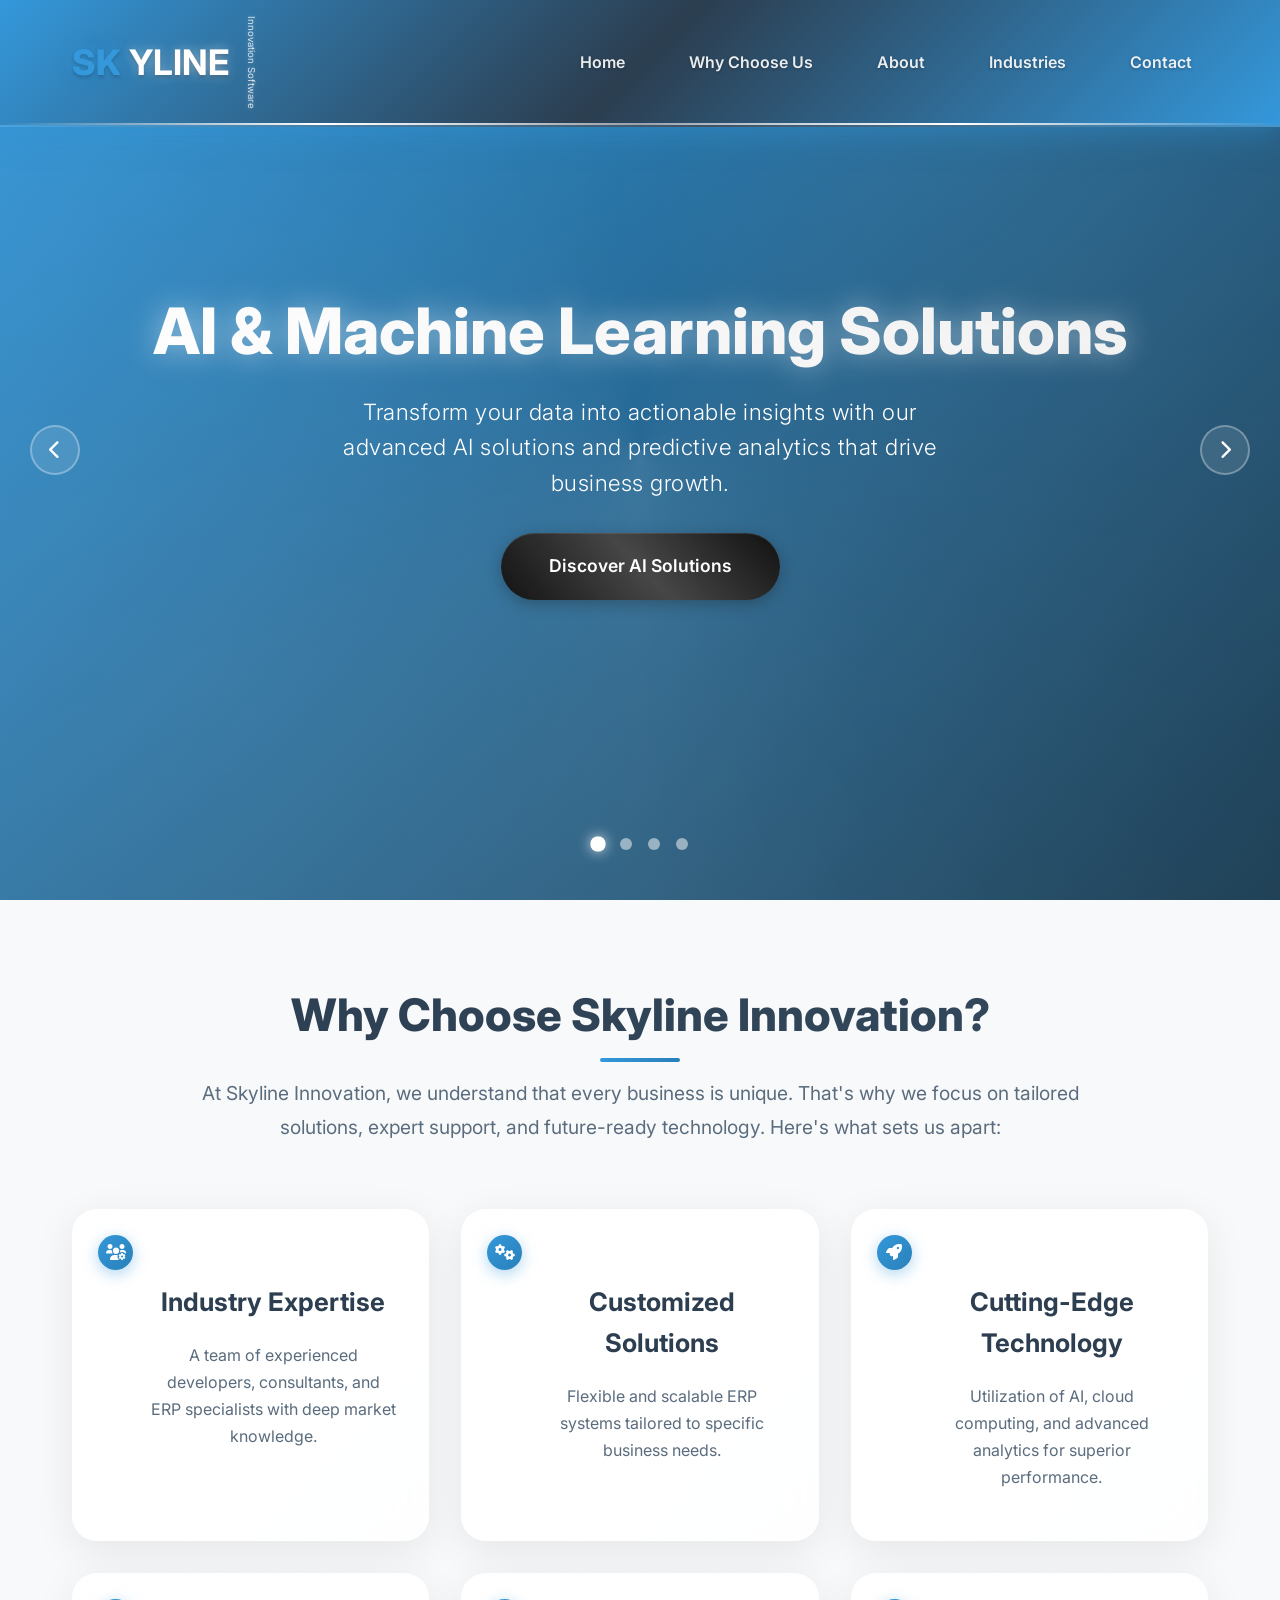
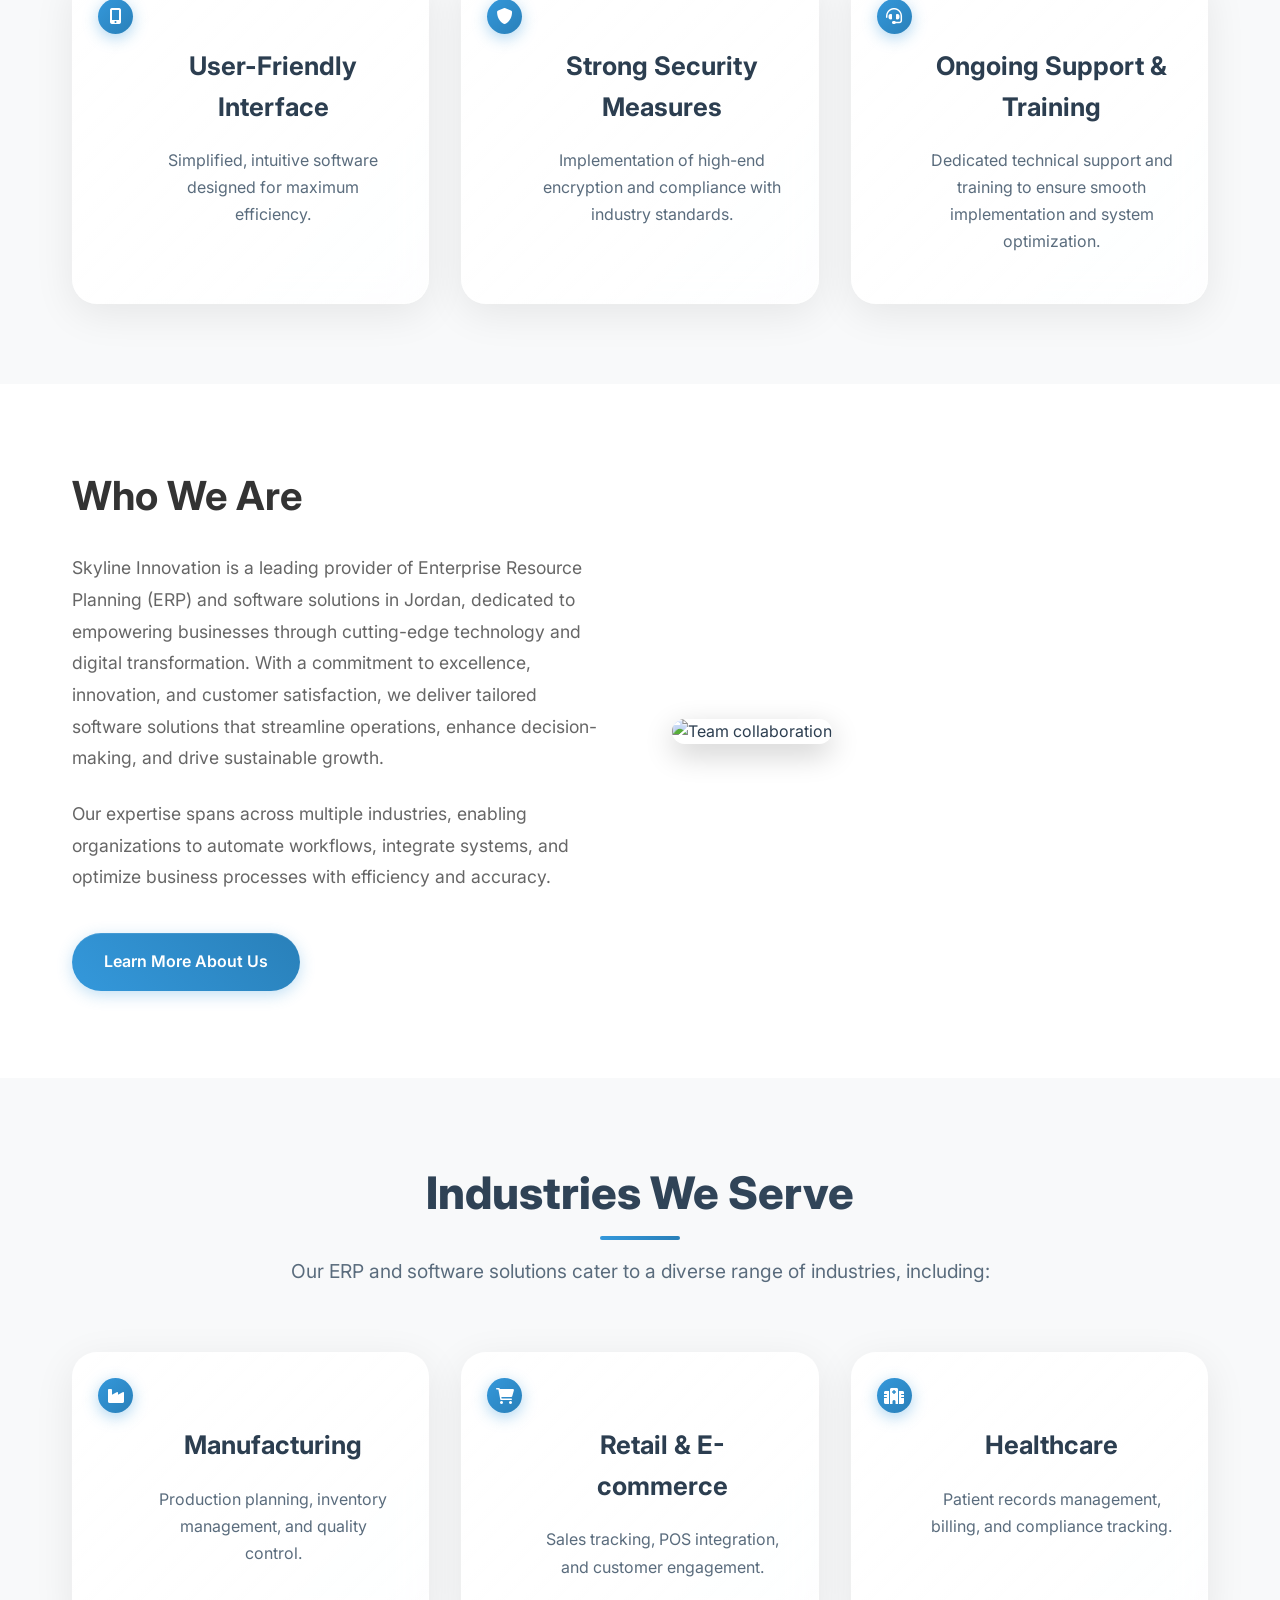
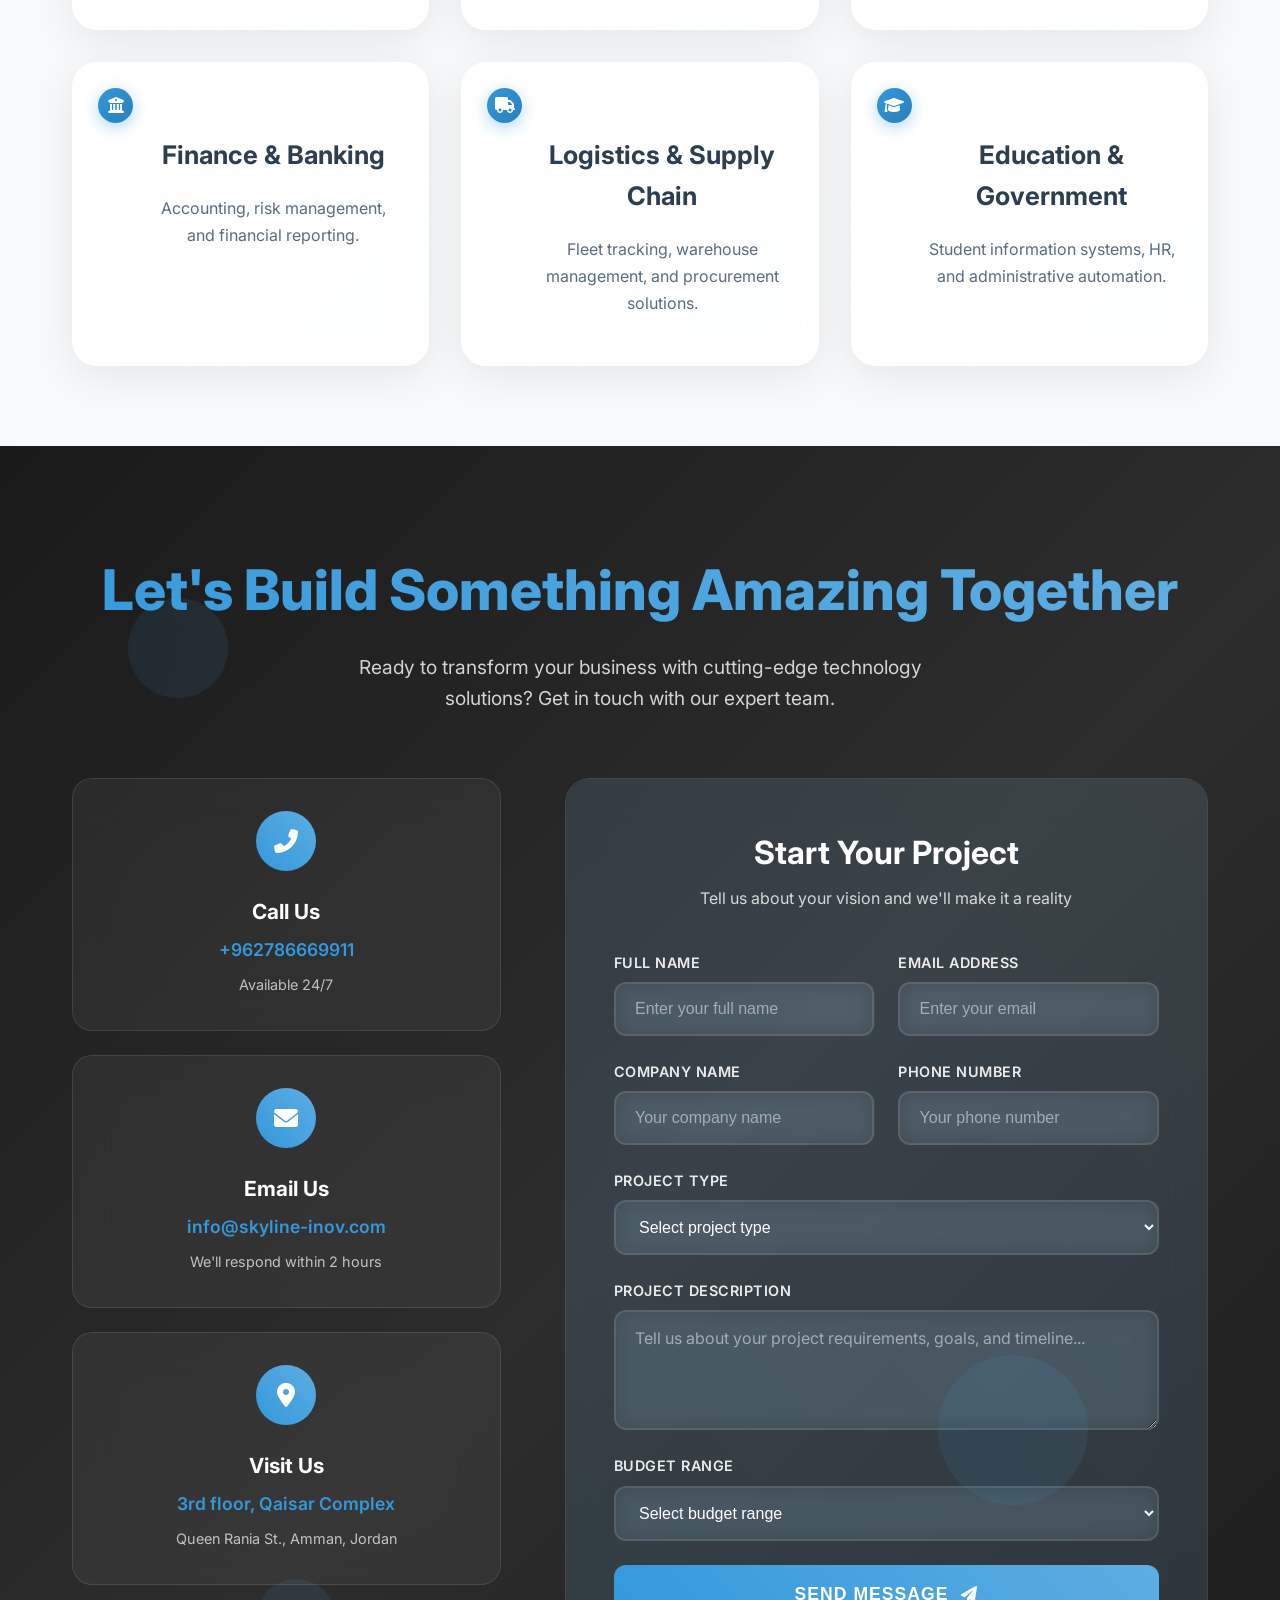
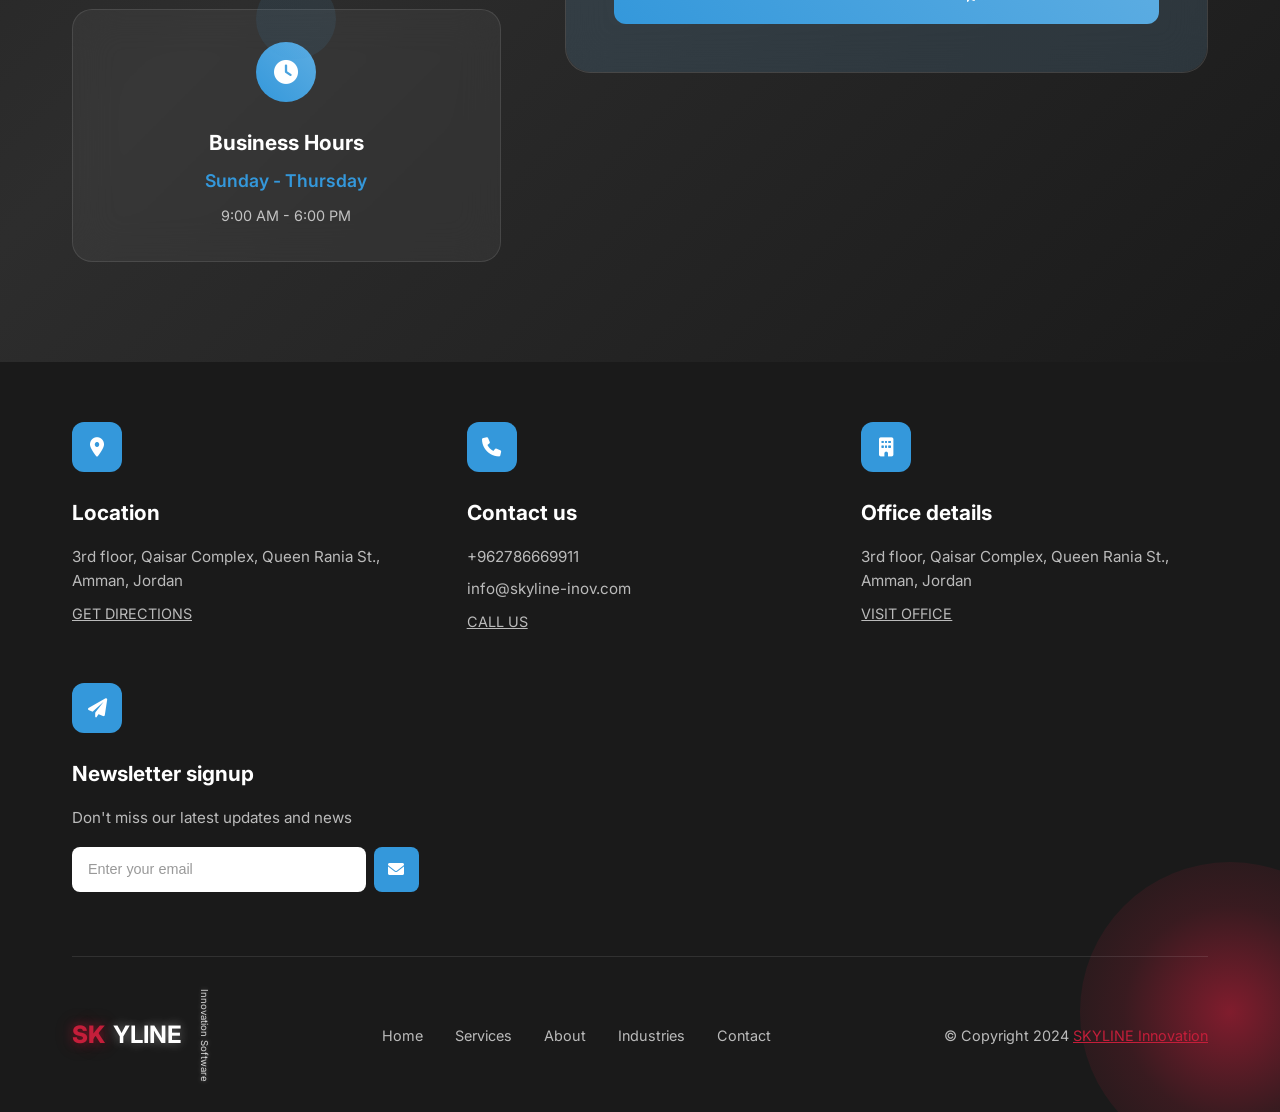
==== skyline-projects/skylinewebb/index.html @ 42f33ef8 "Complete color scheme update: about page and footer sections - Updated all remaining red-based color" ====
<!DOCTYPE html>
<html lang="en">

<head>
    <meta charset="UTF-8">
    <meta name="viewport" content="width=device-width, initial-scale=1.0">
    <title>SKYLINE Innovation Software - Building Digital Futures</title>
    <link href="https://cdnjs.cloudflare.com/ajax/libs/font-awesome/6.0.0/css/all.min.css" rel="stylesheet">
    <link href="https://fonts.googleapis.com/css2?family=Inter:wght@300;400;500;600;700&display=swap" rel="stylesheet">
    <style>
        * {
            margin: 0;
            padding: 0;
            box-sizing: border-box;
        }

        body {
            font-family: 'Inter', sans-serif;
            line-height: 1.6;
            color: #2c3e50;
            overflow-x: hidden;
            position: relative;
        }

        /* Creative Background Elements */
        .floating-shapes {
            position: fixed;
            top: 0;
            left: 0;
            width: 100%;
            height: 100%;
            pointer-events: none;
            z-index: -1;
        }

        .shape {
            position: absolute;
            opacity: 0.1;
            animation: float 20s infinite linear;
        }

        .shape:nth-child(1) {
            top: 20%;
            left: 10%;
            width: 100px;
            height: 100px;
            background: linear-gradient(45deg, #3498db, #2980b9);
            border-radius: 50%;
            animation-duration: 25s;
            animation-delay: 0s;
        }

        .shape:nth-child(2) {
            top: 60%;
            right: 15%;
            width: 80px;
            height: 80px;
            background: linear-gradient(45deg, #2c3e50, #34495e);
            transform: rotate(45deg);
            animation-duration: 30s;
            animation-delay: 5s;
        }

        .shape:nth-child(3) {
            top: 40%;
            left: 80%;
            width: 60px;
            height: 60px;
            background: linear-gradient(45deg, #3498db, #2c3e50);
            border-radius: 30%;
            animation-duration: 35s;
            animation-delay: 10s;
        }

        .shape:nth-child(4) {
            top: 80%;
            left: 20%;
            width: 120px;
            height: 120px;
            background: linear-gradient(45deg, #2980b9, #3498db);
            border-radius: 50%;
            animation-duration: 40s;
            animation-delay: 15s;
        }

        @keyframes float {
            0% {
                transform: translateY(0px) rotate(0deg);
            }

            33% {
                transform: translateY(-30px) rotate(120deg);
            }

            66% {
                transform: translateY(30px) rotate(240deg);
            }

            100% {
                transform: translateY(0px) rotate(360deg);
            }
        }

        /* Header */
        .header {
            background: linear-gradient(135deg, #3498db 0%, #2c3e50 50%, #3498db 100%);
            backdrop-filter: blur(20px);
            border-bottom: 2px solid rgba(255, 255, 255, 0.1);
            color: white;
            padding: 1rem 0;
            position: fixed;
            width: 100%;
            top: 0;
            left: 0;
            z-index: 1000;
            box-shadow:
                0 8px 32px rgba(52, 152, 219, 0.3),
                0 0 20px rgba(52, 152, 219, 0.2);
            transition: all 0.4s ease;
            overflow: hidden;
        }

        .header::before {
            content: '';
            position: absolute;
            top: 0;
            left: -100%;
            width: 100%;
            height: 100%;
            background: linear-gradient(90deg,
                    transparent,
                    rgba(255, 255, 255, 0.1),
                    transparent);
            animation: navbarShimmer 4s ease-in-out infinite;
        }

        .header::after {
            content: '';
            position: absolute;
            bottom: 0;
            left: 0;
            right: 0;
            height: 2px;
            background: linear-gradient(90deg,
                    transparent,
                    #fff,
                    rgba(255, 255, 255, 0.5),
                    #fff,
                    transparent);
            animation: borderGlow 3s ease-in-out infinite;
        }

        @keyframes navbarShimmer {
            0% {
                left: -100%;
            }

            50% {
                left: 100%;
            }

            100% {
                left: -100%;
            }
        }

        @keyframes borderGlow {

            0%,
            100% {
                opacity: 0.3;
                transform: scaleX(0.8);
            }

            50% {
                opacity: 1;
                transform: scaleX(1);
            }
        }

        .nav-container {
            max-width: 1200px;
            margin: 0 auto;
            display: flex;
            justify-content: space-between;
            align-items: center;
            padding: 0 2rem;
            position: relative;
            z-index: 2;
        }

        .logo {
            font-size: 2rem;
            font-weight: 700;
            text-decoration: none;
            display: flex;
            align-items: center;
            gap: 0.5rem;
            position: relative;
            z-index: 3;
        }

        .logo-sky {
            color: #3498db;
            font-weight: 800;
            font-size: 2.2rem;
            text-shadow:
                0 0 10px rgba(52, 152, 219, 0.5),
                0 0 20px rgba(52, 152, 219, 0.3),
                0 2px 4px rgba(0, 0, 0, 0.3);
            animation: logoGlow 2s ease-in-out infinite alternate;
        }

        .logo-yline {
            color: #fff;
            font-weight: 700;
            font-size: 2.2rem;
            text-shadow:
                0 0 10px rgba(255, 255, 255, 0.3),
                0 0 15px rgba(255, 255, 255, 0.2),
                0 2px 4px rgba(0, 0, 0, 0.3);
            transition: all 0.4s ease;
        }

        /* Logo state when scrolled */
        .header.scrolled .logo-yline {
            color: #000;
            text-shadow:
                0 0 10px rgba(0, 0, 0, 0.3),
                0 0 15px rgba(0, 0, 0, 0.2),
                0 2px 4px rgba(0, 0, 0, 0.5);
        }

        .logo-tagline {
            font-size: 0.6rem;
            color: rgba(255, 255, 255, 0.8);
            font-weight: 400;
            margin-left: 0.5rem;
            writing-mode: vertical-rl;
            text-orientation: mixed;
            line-height: 1.2;
            text-shadow: 0 0 5px rgba(255, 255, 255, 0.3);
        }

        @keyframes logoGlow {
            0% {
                text-shadow:
                    0 0 10px rgba(52, 152, 219, 0.5),
                    0 0 20px rgba(52, 152, 219, 0.3),
                    0 2px 4px rgba(0, 0, 0, 0.3);
            }

            100% {
                text-shadow:
                    0 0 15px rgba(52, 152, 219, 0.8),
                    0 0 25px rgba(52, 152, 219, 0.5),
                    0 0 35px rgba(52, 152, 219, 0.3),
                    0 2px 6px rgba(0, 0, 0, 0.4);
            }
        }

        .nav-menu {
            display: flex;
            list-style: none;
            gap: 2rem;
            position: relative;
            z-index: 3;
        }

        .nav-menu li {
            position: relative;
        }

        .nav-menu a {
            color: rgba(255, 255, 255, 0.9);
            text-decoration: none;
            font-weight: 600;
            font-size: 1rem;
            padding: 0.5rem 1rem;
            border-radius: 25px;
            transition: all 0.4s cubic-bezier(0.175, 0.885, 0.32, 1.275);
            position: relative;
            overflow: hidden;
            text-shadow: 0 1px 3px rgba(0, 0, 0, 0.3);
        }

        .nav-menu a::before {
            content: '';
            position: absolute;
            top: 0;
            left: 0;
            right: 0;
            bottom: 0;
            background: linear-gradient(45deg, rgba(255, 255, 255, 0.1), rgba(255, 255, 255, 0.2));
            border-radius: 25px;
            opacity: 0;
            transform: scale(0.8);
            transition: all 0.3s ease;
        }

        .nav-menu a:hover {
            color: #fff;
            transform: translateY(-2px);
            text-shadow:
                0 0 10px rgba(255, 255, 255, 0.8),
                0 2px 5px rgba(0, 0, 0, 0.5);
            box-shadow:
                0 5px 15px rgba(255, 255, 255, 0.2),
                inset 0 1px 0 rgba(255, 255, 255, 0.3);
        }

        .nav-menu a:hover::before {
            opacity: 1;
            transform: scale(1);
        }

        .nav-menu a:active {
            transform: translateY(0);
        }

        /* Hero Section with Slider */
        .hero {
            background: linear-gradient(135deg, #3498db 0%, #2980b9 100%);
            color: white;
            padding: 0;
            text-align: center;
            position: relative;
            overflow: hidden;
            min-height: 100vh;
            display: flex;
            align-items: center;
        }

        /* Slider Container */
        .slider-container {
            position: relative;
            width: 100%;
            height: 100vh;
            overflow: hidden;
        }

        .slider {
            position: relative;
            width: 100%;
            height: 100%;
            display: flex;
            transition: transform 0.8s cubic-bezier(0.25, 0.46, 0.45, 0.94);
        }

        .slide {
            min-width: 100%;
            height: 100vh;
            position: relative;
            display: flex;
            align-items: center;
            justify-content: center;
            background-size: cover;
            background-position: center;
            background-repeat: no-repeat;
        }

        .slide::before {
            content: '';
            position: absolute;
            top: 0;
            left: 0;
            right: 0;
            bottom: 0;
            background: linear-gradient(135deg, rgba(52, 152, 219, 0.7) 0%, rgba(0, 0, 0, 0.6) 100%);
            z-index: 1;
        }

        .slide-content {
            position: relative;
            z-index: 2;
            max-width: 1200px;
            margin: 0 auto;
            padding: 0 2rem;
            text-align: center;
        }

        .slide h1 {
            font-size: 4rem;
            font-weight: 800;
            margin-bottom: 1.5rem;
            line-height: 1.2;
            background: linear-gradient(45deg, #fff, #f0f0f0, #fff);
            background-size: 200% 200%;
            -webkit-background-clip: text;
            -webkit-text-fill-color: transparent;
            background-clip: text;
            animation: textShine 3s ease-in-out infinite;
            text-shadow: 0 0 30px rgba(255, 255, 255, 0.5);
            opacity: 0;
            transform: translateY(30px);
            animation: slideInUp 1s ease-out 0.5s forwards;
        }

        .slide p {
            font-size: 1.4rem;
            margin-bottom: 2rem;
            opacity: 0.95;
            max-width: 650px;
            margin-left: auto;
            margin-right: auto;
            font-weight: 300;
            letter-spacing: 0.5px;
            opacity: 0;
            transform: translateY(30px);
            animation: slideInUp 1s ease-out 0.8s forwards;
        }

        @keyframes slideInUp {
            to {
                opacity: 1;
                transform: translateY(0);
            }
        }

        /* Slide 1 - AI & Machine Learning */
        .slide-1 {
            background-image: url('https://images.unsplash.com/photo-1677442136019-21780ecad995?ixlib=rb-4.0.3&ixid=M3wxMjA3fDB8MHxwaG90by1wYWdlfHx8fGVufDB8fHx8fA%3D%3D&auto=format&fit=crop&w=2070&q=80');
        }

        /* Slide 2 - Coding & Development */
        .slide-2 {
            background-image: url('https://images.unsplash.com/photo-1555066931-4365d14bab8c?ixlib=rb-4.0.3&ixid=M3wxMjA3fDB8MHxwaG90by1wYWdlfHx8fGVufDB8fHx8fA%3D%3D&auto=format&fit=crop&w=2070&q=80');
        }

        /* Slide 3 - Cybersecurity */
        .slide-3 {
            background-image: url('https://images.unsplash.com/photo-1563986768609-322da13575f3?ixlib=rb-4.0.3&ixid=M3wxMjA3fDB8MHxwaG90by1wYWdlfHx8fGVufDB8fHx8fA%3D%3D&auto=format&fit=crop&w=2070&q=80');
        }

        /* Slide 4 - Cloud Computing */
        .slide-4 {
            background-image: url('https://images.unsplash.com/photo-1451187580459-43490279c0fa?ixlib=rb-4.0.3&ixid=M3wxMjA3fDB8MHxwaG90by1wYWdlfHx8fGVufDB8fHx8fA%3D%3D&auto=format&fit=crop&w=2072&q=80');
        }

        /* Slider Navigation */
        .slider-nav {
            position: absolute;
            bottom: 50px;
            left: 50%;
            transform: translateX(-50%);
            display: flex;
            gap: 1rem;
            z-index: 10;
        }

        .slider-dot {
            width: 12px;
            height: 12px;
            border-radius: 50%;
            background: rgba(255, 255, 255, 0.5);
            cursor: pointer;
            transition: all 0.3s ease;
            border: 2px solid transparent;
        }

        .slider-dot.active {
            background: #fff;
            transform: scale(1.3);
            box-shadow: 0 0 10px rgba(255, 255, 255, 0.8);
        }

        .slider-dot:hover {
            background: rgba(255, 255, 255, 0.8);
            transform: scale(1.2);
        }

        /* Slider Arrows */
        .slider-arrow {
            position: absolute;
            top: 50%;
            transform: translateY(-50%);
            background: rgba(255, 255, 255, 0.1);
            border: 2px solid rgba(255, 255, 255, 0.3);
            color: white;
            width: 50px;
            height: 50px;
            border-radius: 50%;
            display: flex;
            align-items: center;
            justify-content: center;
            cursor: pointer;
            transition: all 0.3s ease;
            z-index: 10;
            backdrop-filter: blur(10px);
        }

        .slider-arrow:hover {
            background: rgba(255, 255, 255, 0.2);
            border-color: rgba(255, 255, 255, 0.5);
            transform: translateY(-50%) scale(1.1);
        }

        .slider-arrow.prev {
            left: 30px;
        }

        .slider-arrow.next {
            right: 30px;
        }

        .slider-arrow i {
            font-size: 1.2rem;
        }



        .hero::before {
            content: '';
            position: absolute;
            top: 0;
            left: 0;
            right: 0;
            bottom: 0;
            background:
                radial-gradient(circle at 20% 80%, rgba(255, 255, 255, 0.1) 0%, transparent 50%),
                radial-gradient(circle at 80% 20%, rgba(255, 255, 255, 0.1) 0%, transparent 50%);
            animation: pulse 4s ease-in-out infinite;
        }

        .hero::after {
            content: '';
            position: absolute;
            top: -50%;
            left: -50%;
            width: 200%;
            height: 200%;
            background: conic-gradient(from 0deg, transparent, rgba(255, 255, 255, 0.1), transparent);
            animation: rotate 20s linear infinite;
        }

        @keyframes pulse {

            0%,
            100% {
                opacity: 0.5;
            }

            50% {
                opacity: 1;
            }
        }

        @keyframes rotate {
            from {
                transform: rotate(0deg);
            }

            to {
                transform: rotate(360deg);
            }
        }

        .hero-content {
            max-width: 1200px;
            margin: 0 auto;
            padding: 0 2rem;
            position: relative;
            z-index: 2;
        }

        .hero h1 {
            font-size: 4rem;
            font-weight: 800;
            margin-bottom: 1.5rem;
            line-height: 1.2;
            background: linear-gradient(45deg, #fff, #f0f0f0, #fff);
            background-size: 200% 200%;
            -webkit-background-clip: text;
            -webkit-text-fill-color: transparent;
            background-clip: text;
            animation: textShine 3s ease-in-out infinite;
            text-shadow: 0 0 30px rgba(255, 255, 255, 0.5);
        }

        @keyframes textShine {

            0%,
            100% {
                background-position: 0% 50%;
            }

            50% {
                background-position: 100% 50%;
            }
        }

        .hero p {
            font-size: 1.4rem;
            margin-bottom: 2rem;
            opacity: 0.95;
            max-width: 650px;
            margin-left: auto;
            margin-right: auto;
            font-weight: 300;
            letter-spacing: 0.5px;
            animation: fadeInUp 1s ease-out 0.5s both;
        }

        @keyframes fadeInUp {
            from {
                opacity: 0;
                transform: translateY(30px);
            }

            to {
                opacity: 0.95;
                transform: translateY(0);
            }
        }

        .cta-button {
            display: inline-block;
            background: linear-gradient(45deg, #000, #333, #000);
            color: white;
            padding: 1.2rem 3rem;
            text-decoration: none;
            border-radius: 50px;
            font-weight: 600;
            font-size: 1.1rem;
            transition: all 0.4s ease;
            box-shadow:
                0 4px 15px rgba(0, 0, 0, 0.3),
                inset 0 1px 0 rgba(255, 255, 255, 0.1);
            position: relative;
            overflow: hidden;
            animation: fadeInUp 1s ease-out 1s both;
        }

        .cta-button::before {
            content: '';
            position: absolute;
            top: 0;
            left: -100%;
            width: 100%;
            height: 100%;
            background: linear-gradient(90deg, transparent, rgba(255, 255, 255, 0.2), transparent);
            transition: left 0.5s ease;
        }

        .cta-button:hover {
            transform: translateY(-3px) scale(1.05);
            box-shadow:
                0 10px 30px rgba(0, 0, 0, 0.4),
                0 0 20px rgba(255, 255, 255, 0.1);
            background: linear-gradient(45deg, #333, #555, #333);
        }

        .cta-button:hover::before {
            left: 100%;
        }

        /* Services Section */
        .services {
            padding: 80px 0;
            background: #f8f9fa;
        }

        .container {
            max-width: 1200px;
            margin: 0 auto;
            padding: 0 2rem;
        }

        .section-title {
            text-align: center;
            font-size: 2.8rem;
            font-weight: 800;
            margin-bottom: 1.5rem;
            color: #2c3e50;
            background: linear-gradient(135deg, #2c3e50, #34495e);
            -webkit-background-clip: text;
            -webkit-text-fill-color: transparent;
            background-clip: text;
            position: relative;
        }

        .section-title::after {
            content: '';
            position: absolute;
            bottom: -10px;
            left: 50%;
            transform: translateX(-50%);
            width: 80px;
            height: 4px;
            background: linear-gradient(90deg, #3498db, #2980b9);
            border-radius: 2px;
        }

        .section-description {
            text-align: center;
            font-size: 1.2rem;
            color: #5a6c7d;
            margin-bottom: 4rem;
            max-width: 900px;
            margin-left: auto;
            margin-right: auto;
            line-height: 1.8;
            font-weight: 400;
        }

        .services-grid {
            display: grid;
            grid-template-columns: repeat(auto-fit, minmax(300px, 1fr));
            gap: 2rem;
            margin-top: 3rem;
        }

        .service-card {
            background: linear-gradient(135deg, rgba(255, 255, 255, 0.95) 0%, rgba(255, 255, 255, 0.85) 100%);
            backdrop-filter: blur(20px);
            border: 1px solid rgba(255, 255, 255, 0.3);
            padding: 3rem 2rem;
            border-radius: 25px;
            box-shadow:
                0 10px 40px rgba(0, 0, 0, 0.08),
                0 0 0 1px rgba(255, 255, 255, 0.1),
                inset 0 1px 0 rgba(255, 255, 255, 0.6);
            transition: all 0.5s cubic-bezier(0.25, 0.46, 0.45, 0.94);
            text-align: center;
            position: relative;
            overflow: hidden;
            cursor: pointer;
        }

        .service-card::before {
            content: '';
            position: absolute;
            top: 0;
            left: -100%;
            width: 100%;
            height: 100%;
            background: linear-gradient(90deg,
                    transparent,
                    rgba(196, 30, 58, 0.1),
                    transparent);
            transition: left 0.6s ease;
            z-index: 1;
        }

        .service-card::after {
            content: '';
            position: absolute;
            top: 0;
            left: 0;
            right: 0;
            bottom: 0;
            background: linear-gradient(135deg,
                    rgba(196, 30, 58, 0.05) 0%,
                    transparent 50%,
                    rgba(196, 30, 58, 0.05) 100%);
            opacity: 0;
            transition: opacity 0.4s ease;
            border-radius: 25px;
        }

        .service-card::before {
            content: '';
            position: absolute;
            top: 0;
            left: 0;
            right: 0;
            bottom: 0;
            background: linear-gradient(135deg, rgba(196, 30, 58, 0.05), transparent);
            opacity: 0;
            transition: opacity 0.3s ease;
        }

        .service-card:hover {
            transform: translateY(-15px) scale(1.02);
            box-shadow:
                0 25px 60px rgba(0, 0, 0, 0.15),
                0 0 30px rgba(196, 30, 58, 0.2),
                0 0 0 1px rgba(196, 30, 58, 0.1);
            border-color: rgba(196, 30, 58, 0.2);
            background: linear-gradient(135deg, rgba(255, 255, 255, 1) 0%, rgba(255, 255, 255, 0.95) 100%);
        }

        .service-card:hover::before {
            left: 100%;
        }

        .service-card:hover::after {
            opacity: 1;
        }

        .service-card:hover .service-icon {
            transform: scale(1.2) rotateY(360deg);
            color: #2980b9;
        }

        .service-icon {
            font-size: 3.5rem;
            color: #3498db;
            margin-bottom: 1.5rem;
            transition: all 0.4s cubic-bezier(0.175, 0.885, 0.32, 1.275);
            display: inline-block;
            position: relative;
        }

        .feature-icon {
            position: absolute;
            top: 25px;
            left: 25px;
            width: 35px;
            height: 35px;
            background: linear-gradient(135deg, #3498db, #2980b9);
            border-radius: 50%;
            display: flex;
            align-items: center;
            justify-content: center;
            color: white;
            font-size: 1rem;
            font-weight: bold;
            box-shadow:
                0 4px 15px rgba(52, 152, 219, 0.4),
                0 0 0 1px rgba(255, 255, 255, 0.2);
            transition: all 0.4s cubic-bezier(0.25, 0.46, 0.45, 0.94);
            z-index: 2;
        }

        .feature-icon::before {
            content: '';
            position: absolute;
            top: -2px;
            left: -2px;
            right: -2px;
            bottom: -2px;
            background: linear-gradient(135deg, #3498db, #2980b9, #3498db);
            border-radius: 50%;
            z-index: -1;
            opacity: 0;
            transition: opacity 0.4s ease;
        }

        .service-card:hover .feature-icon {
            transform: scale(1.15) rotate(5deg);
            box-shadow:
                0 8px 25px rgba(52, 152, 219, 0.5),
                0 0 0 1px rgba(255, 255, 255, 0.3);
        }

        .service-card:hover .feature-icon::before {
            opacity: 1;
            animation: pulse 2s ease-in-out infinite;
        }

        .service-card:hover h3 {
            color: #1a252f;
            transform: translateX(5px);
        }

        .service-card:hover h3::after {
            width: 60px;
        }

        .service-card:hover p {
            color: #34495e;
            transform: translateX(3px);
        }

        .service-icon::before {
            content: '';
            position: absolute;
            top: 50%;
            left: 50%;
            width: 80px;
            height: 80px;
            background: radial-gradient(circle, rgba(52, 152, 219, 0.1), transparent);
            border-radius: 50%;
            transform: translate(-50%, -50%) scale(0);
            transition: transform 0.3s ease;
            z-index: -1;
        }

        .service-card:hover .service-icon::before {
            transform: translate(-50%, -50%) scale(1);
        }

        .service-card h3 {
            font-size: 1.6rem;
            font-weight: 700;
            margin-bottom: 1.2rem;
            color: #2c3e50;
            margin-top: 1.5rem;
            padding-left: 45px;
            position: relative;
            z-index: 2;
            transition: all 0.4s ease;
        }

        .service-card h3::after {
            content: '';
            position: absolute;
            bottom: -5px;
            left: 45px;
            width: 0;
            height: 3px;
            background: linear-gradient(90deg, #3498db, #2980b9);
            border-radius: 2px;
            transition: width 0.4s ease;
        }

        .service-card p {
            color: #5a6c7d;
            line-height: 1.7;
            padding-left: 45px;
            font-size: 1rem;
            position: relative;
            z-index: 2;
            transition: all 0.4s ease;
        }

        /* About Section */
        .about {
            padding: 80px 0;
            background: white;
        }

        .about-content {
            display: grid;
            grid-template-columns: 1fr 1fr;
            gap: 4rem;
            align-items: center;
        }

        .about-text h2 {
            font-size: 2.5rem;
            font-weight: 700;
            margin-bottom: 1.5rem;
            color: #333;
        }

        .about-text p {
            font-size: 1.1rem;
            color: #666;
            margin-bottom: 1.5rem;
            line-height: 1.8;
        }

        .about-cta-button {
            display: inline-block;
            background: linear-gradient(45deg, #3498db, #2980b9);
            color: white;
            padding: 1rem 2rem;
            text-decoration: none;
            border-radius: 50px;
            font-weight: 600;
            font-size: 1rem;
            transition: all 0.4s ease;
            box-shadow:
                0 4px 15px rgba(52, 152, 219, 0.3),
                inset 0 1px 0 rgba(255, 255, 255, 0.1);
            position: relative;
            overflow: hidden;
            margin-top: 1rem;
        }

        .about-cta-button::before {
            content: '';
            position: absolute;
            top: 0;
            left: -100%;
            width: 100%;
            height: 100%;
            background: linear-gradient(90deg, transparent, rgba(255, 255, 255, 0.2), transparent);
            transition: left 0.5s ease;
        }

        .about-cta-button:hover {
            transform: translateY(-3px) scale(1.05);
            box-shadow:
                0 10px 30px rgba(52, 152, 219, 0.4),
                0 0 20px rgba(255, 255, 255, 0.1);
            background: linear-gradient(45deg, #2980b9, #3498db);
        }

        .about-cta-button:hover::before {
            left: 100%;
        }

        .stats {
            display: grid;
            grid-template-columns: repeat(2, 1fr);
            gap: 2rem;
            margin-top: 2rem;
        }

        .stat-item {
            text-align: center;
        }

        .stat-number {
            font-size: 2.5rem;
            font-weight: 700;
            color: #3498db;
            display: block;
        }

        .stat-label {
            color: #666;
            font-weight: 500;
        }

        /* Industries Section */
        .industries {
            padding: 80px 0;
            background: #f8f9fa;
        }

        .industries-grid {
            display: grid;
            grid-template-columns: repeat(auto-fit, minmax(300px, 1fr));
            gap: 2rem;
            margin-top: 3rem;
        }

        .industry-card {
            background: linear-gradient(135deg, rgba(255, 255, 255, 0.95) 0%, rgba(255, 255, 255, 0.85) 100%);
            backdrop-filter: blur(20px);
            border: 1px solid rgba(255, 255, 255, 0.3);
            padding: 3rem 2rem;
            border-radius: 25px;
            box-shadow:
                0 10px 40px rgba(0, 0, 0, 0.08),
                0 0 0 1px rgba(255, 255, 255, 0.1),
                inset 0 1px 0 rgba(255, 255, 255, 0.6);
            transition: all 0.5s cubic-bezier(0.25, 0.46, 0.45, 0.94);
            text-align: center;
            position: relative;
            overflow: hidden;
            cursor: pointer;
        }

        .industry-card::before {
            content: '';
            position: absolute;
            top: 0;
            left: -100%;
            width: 100%;
            height: 100%;
            background: linear-gradient(90deg,
                    transparent,
                    rgba(196, 30, 58, 0.1),
                    transparent);
            transition: left 0.6s ease;
            z-index: 1;
        }

        .industry-card::after {
            content: '';
            position: absolute;
            top: 0;
            left: 0;
            right: 0;
            bottom: 0;
            background: linear-gradient(135deg,
                    rgba(196, 30, 58, 0.05) 0%,
                    transparent 50%,
                    rgba(196, 30, 58, 0.05) 100%);
            opacity: 0;
            transition: opacity 0.4s ease;
            border-radius: 25px;
        }

        .industry-card:hover {
            transform: translateY(-15px) scale(1.02);
            box-shadow:
                0 25px 60px rgba(0, 0, 0, 0.15),
                0 0 30px rgba(196, 30, 58, 0.2),
                0 0 0 1px rgba(196, 30, 58, 0.1);
            border-color: rgba(196, 30, 58, 0.2);
            background: linear-gradient(135deg, rgba(255, 255, 255, 1) 0%, rgba(255, 255, 255, 0.95) 100%);
        }

        .industry-card:hover::before {
            left: 100%;
        }

        .industry-card:hover::after {
            opacity: 1;
        }

        .industry-card:hover .feature-icon {
            transform: scale(1.15) rotate(5deg);
            box-shadow:
                0 8px 25px rgba(196, 30, 58, 0.5),
                0 0 0 1px rgba(255, 255, 255, 0.3);
        }

        .industry-card:hover .feature-icon::before {
            opacity: 1;
            animation: pulse 2s ease-in-out infinite;
        }

        .industry-card:hover h3 {
            color: #1a252f;
            transform: translateX(5px);
        }

        .industry-card:hover h3::after {
            width: 60px;
        }

        .industry-card:hover p {
            color: #34495e;
            transform: translateX(3px);
        }

        .industry-card h3 {
            font-size: 1.6rem;
            font-weight: 700;
            margin-bottom: 1.2rem;
            color: #2c3e50;
            margin-top: 1.5rem;
            padding-left: 45px;
            position: relative;
            z-index: 2;
            transition: all 0.4s ease;
        }

        .industry-card h3::after {
            content: '';
            position: absolute;
            bottom: -5px;
            left: 45px;
            width: 0;
            height: 3px;
            background: linear-gradient(90deg, #3498db, #2980b9);
            border-radius: 2px;
            transition: width 0.4s ease;
        }

        .industry-card p {
            color: #5a6c7d;
            line-height: 1.7;
            padding-left: 45px;
            font-size: 1rem;
            position: relative;
            z-index: 2;
            transition: all 0.4s ease;
        }

        /* Contact Section */
        .contact {
            padding: 100px 0;
            background: linear-gradient(135deg, #1a1a1a 0%, #2d2d2d 50%, #1a1a1a 100%);
            color: white;
            position: relative;
            overflow: hidden;
        }

        .contact-header {
            text-align: center;
            margin-bottom: 4rem;
        }

        .contact-title {
            font-size: 3.5rem;
            font-weight: 800;
            background: linear-gradient(45deg, #3498db, #5dade2, #3498db);
            background-size: 200% 200%;
            -webkit-background-clip: text;
            -webkit-text-fill-color: transparent;
            background-clip: text;
            margin-bottom: 1rem;
            animation: textShine 3s ease-in-out infinite;
        }

        .contact-subtitle {
            font-size: 1.2rem;
            color: rgba(255, 255, 255, 0.8);
            max-width: 600px;
            margin: 0 auto;
            line-height: 1.6;
        }

        .contact-grid {
            display: grid;
            grid-template-columns: 1fr 1.5fr;
            gap: 4rem;
            align-items: start;
        }

        /* Contact Info Cards */
        .contact-info-cards {
            display: grid;
            grid-template-columns: 1fr;
            gap: 1.5rem;
        }

        .contact-card {
            background: rgba(255, 255, 255, 0.05);
            backdrop-filter: blur(20px);
            border: 1px solid rgba(255, 255, 255, 0.1);
            border-radius: 20px;
            padding: 2rem;
            text-align: center;
            transition: all 0.4s cubic-bezier(0.175, 0.885, 0.32, 1.275);
            position: relative;
            overflow: hidden;
        }

        .contact-card::before {
            content: '';
            position: absolute;
            top: 0;
            left: -100%;
            width: 100%;
            height: 100%;
            background: linear-gradient(90deg, transparent, rgba(255, 255, 255, 0.1), transparent);
            transition: left 0.5s ease;
        }

        .contact-card:hover::before {
            left: 100%;
        }

        .contact-card:hover {
            transform: translateY(-10px) scale(1.02);
            background: rgba(255, 255, 255, 0.1);
            border-color: rgba(52, 152, 219, 0.5);
            box-shadow:
                0 20px 40px rgba(0, 0, 0, 0.3),
                0 0 30px rgba(52, 152, 219, 0.3);
        }

        .contact-card .card-icon {
            width: 60px;
            height: 60px;
            background: linear-gradient(45deg, #3498db, #5dade2);
            border-radius: 50%;
            display: flex;
            align-items: center;
            justify-content: center;
            margin: 0 auto 1.5rem;
            font-size: 1.5rem;
            color: white;
            transition: all 0.3s ease;
        }

        .contact-card:hover .card-icon {
            transform: scale(1.1) rotate(5deg);
            box-shadow: 0 10px 20px rgba(52, 152, 219, 0.4);
        }

        .contact-card h3 {
            font-size: 1.3rem;
            font-weight: 700;
            margin-bottom: 0.5rem;
            color: #fff;
        }

        .contact-card p {
            font-size: 1.1rem;
            font-weight: 600;
            color: #3498db;
            margin-bottom: 0.5rem;
        }

        .contact-card .card-subtitle {
            font-size: 0.9rem;
            color: rgba(255, 255, 255, 0.7);
            font-weight: 400;
        }

        /* Contact Form */
        .contact-form-container {
            background: rgba(255, 255, 255, 0.05);
            backdrop-filter: blur(20px);
            border: 1px solid rgba(255, 255, 255, 0.1);
            border-radius: 25px;
            padding: 3rem;
            position: relative;
            overflow: hidden;
        }

        .contact-form-container::before {
            content: '';
            position: absolute;
            top: 0;
            left: 0;
            right: 0;
            bottom: 0;
            background: linear-gradient(45deg, rgba(52, 152, 219, 0.1), rgba(93, 173, 226, 0.1));
            border-radius: 25px;
            z-index: -1;
        }

        .form-header {
            text-align: center;
            margin-bottom: 2.5rem;
        }

        .form-header h3 {
            font-size: 2rem;
            font-weight: 700;
            color: #fff;
            margin-bottom: 0.5rem;
        }

        .form-header p {
            color: rgba(255, 255, 255, 0.8);
            font-size: 1rem;
        }

        .modern-contact-form {
            display: flex;
            flex-direction: column;
            gap: 1.5rem;
        }

        .form-row {
            display: grid;
            grid-template-columns: 1fr 1fr;
            gap: 1.5rem;
        }

        .form-group {
            display: flex;
            flex-direction: column;
            gap: 0.5rem;
        }

        .form-group label {
            font-weight: 600;
            color: rgba(255, 255, 255, 0.9);
            font-size: 0.9rem;
            text-transform: uppercase;
            letter-spacing: 0.5px;
        }

        .form-group input,
        .form-group select,
        .form-group textarea {
            padding: 1rem 1.2rem;
            border: 2px solid rgba(255, 255, 255, 0.1);
            border-radius: 12px;
            background: rgba(255, 255, 255, 0.05);
            color: #fff;
            font-size: 1rem;
            transition: all 0.3s ease;
            backdrop-filter: blur(10px);
        }

        .form-group input::placeholder,
        .form-group textarea::placeholder {
            color: rgba(255, 255, 255, 0.5);
        }

        .form-group input:focus,
        .form-group select:focus,
        .form-group textarea:focus {
            outline: none;
            border-color: #3498db;
            background: rgba(255, 255, 255, 0.1);
            box-shadow: 0 0 20px rgba(52, 152, 219, 0.3);
        }

        .form-group textarea {
            height: 120px;
            resize: vertical;
            font-family: inherit;
        }

        .form-group select {
            cursor: pointer;
        }

        .form-group select option {
            background: #1a1a1a;
            color: #fff;
        }

        .submit-button {
            background: linear-gradient(45deg, #3498db, #5dade2);
            color: white;
            padding: 1.2rem 2.5rem;
            border: none;
            border-radius: 12px;
            font-size: 1.1rem;
            font-weight: 700;
            cursor: pointer;
            transition: all 0.3s ease;
            display: flex;
            align-items: center;
            justify-content: center;
            gap: 0.8rem;
            text-transform: uppercase;
            letter-spacing: 1px;
            position: relative;
            overflow: hidden;
        }

        .submit-button::before {
            content: '';
            position: absolute;
            top: 0;
            left: -100%;
            width: 100%;
            height: 100%;
            background: linear-gradient(90deg, transparent, rgba(255, 255, 255, 0.2), transparent);
            transition: left 0.5s ease;
        }

        .submit-button:hover::before {
            left: 100%;
        }

        .submit-button:hover {
            transform: translateY(-3px);
            box-shadow:
                0 15px 30px rgba(52, 152, 219, 0.4),
                0 0 30px rgba(52, 152, 219, 0.3);
        }

        .submit-button i {
            font-size: 1rem;
            transition: transform 0.3s ease;
        }

        .submit-button:hover i {
            transform: translateX(5px);
        }

        /* Floating Elements */
        .contact-floating-elements {
            position: absolute;
            top: 0;
            left: 0;
            right: 0;
            bottom: 0;
            pointer-events: none;
            z-index: 1;
        }

        .floating-element {
            position: absolute;
            border-radius: 50%;
            background: linear-gradient(45deg, rgba(52, 152, 219, 0.1), rgba(93, 173, 226, 0.1));
            animation: float 6s ease-in-out infinite;
        }

        .element-1 {
            width: 100px;
            height: 100px;
            top: 10%;
            left: 10%;
            animation-delay: 0s;
        }

        .element-2 {
            width: 150px;
            height: 150px;
            top: 60%;
            right: 15%;
            animation-delay: 2s;
        }

        .element-3 {
            width: 80px;
            height: 80px;
            bottom: 20%;
            left: 20%;
            animation-delay: 4s;
        }

        /* Footer */
        .footer {
            background: #1a1a1a;
            color: white;
            padding: 60px 0 30px;
            position: relative;
            overflow: hidden;
        }

        .footer-content {
            max-width: 1200px;
            margin: 0 auto;
            padding: 0 2rem;
            position: relative;
            z-index: 2;
        }

        /* Footer Top Section */
        .footer-top {
            display: grid;
            grid-template-columns: repeat(auto-fit, minmax(250px, 1fr));
            gap: 3rem;
            margin-bottom: 4rem;
        }

        .footer-column {
            text-align: left;
        }

        .footer-icon {
            width: 50px;
            height: 50px;
            background: #3498db;
            border-radius: 12px;
            display: flex;
            align-items: center;
            justify-content: center;
            margin-bottom: 1.5rem;
            font-size: 1.2rem;
            color: white;
            transition: all 0.3s ease;
        }

        .footer-column:hover .footer-icon {
            transform: scale(1.1);
            box-shadow: 0 10px 20px rgba(52, 152, 219, 0.3);
        }

        .footer-column h3 {
            font-size: 1.3rem;
            font-weight: 700;
            color: white;
            margin-bottom: 1rem;
        }

        .footer-column p {
            color: rgba(255, 255, 255, 0.7);
            line-height: 1.6;
            margin-bottom: 0.5rem;
            font-size: 0.95rem;
        }

        .footer-link {
            color: rgba(255, 255, 255, 0.7);
            text-decoration: underline;
            font-size: 0.9rem;
            transition: color 0.3s ease;
        }

        .footer-link:hover {
            color: #3498db;
        }

        /* Newsletter Form */
        .newsletter-form {
            display: flex;
            gap: 0.5rem;
            margin-top: 1rem;
        }

        .newsletter-input {
            flex: 1;
            padding: 0.8rem 1rem;
            border: none;
            border-radius: 8px;
            background: white;
            color: #333;
            font-size: 0.9rem;
            outline: none;
        }

        .newsletter-input::placeholder {
            color: #999;
        }

        .newsletter-btn {
            width: 45px;
            height: 45px;
            background: #3498db;
            border: none;
            border-radius: 8px;
            color: white;
            font-size: 1rem;
            cursor: pointer;
            transition: all 0.3s ease;
            display: flex;
            align-items: center;
            justify-content: center;
        }

        .newsletter-btn:hover {
            background: #2980b9;
            transform: scale(1.05);
        }

        /* Footer Bottom Section */
        .footer-bottom {
            display: flex;
            justify-content: space-between;
            align-items: center;
            padding-top: 2rem;
            border-top: 1px solid rgba(255, 255, 255, 0.1);
        }

        .footer-logo {
            display: flex;
            align-items: center;
            gap: 0.5rem;
            font-size: 1.5rem;
            font-weight: 700;
            text-decoration: none;
            position: relative;
            z-index: 3;
        }

        .footer-logo .logo-sky {
            color: #C41E3A;
            font-weight: 800;
            font-size: 1.5rem;
            text-shadow:
                0 0 10px rgba(196, 30, 58, 0.5),
                0 0 20px rgba(196, 30, 58, 0.3),
                0 2px 4px rgba(0, 0, 0, 0.3);
            animation: logoGlow 2s ease-in-out infinite alternate;
        }

        .footer-logo .logo-yline {
            color: #fff;
            font-weight: 700;
            font-size: 1.5rem;
            text-shadow:
                0 0 10px rgba(255, 255, 255, 0.3),
                0 0 15px rgba(255, 255, 255, 0.2),
                0 2px 4px rgba(0, 0, 0, 0.3);
            transition: all 0.4s ease;
        }

        .footer-logo-tagline {
            font-size: 0.6rem;
            color: rgba(255, 255, 255, 0.8);
            font-weight: 400;
            margin-left: 0.5rem;
            writing-mode: vertical-rl;
            text-orientation: mixed;
            line-height: 1.2;
            text-shadow: 0 0 5px rgba(255, 255, 255, 0.3);
            transition: all 0.3s ease;
        }

        .footer-logo:hover .footer-logo-tagline {
            color: rgba(255, 255, 255, 1);
            text-shadow: 0 0 8px rgba(255, 255, 255, 0.5);
        }

        .footer-nav {
            display: flex;
            gap: 2rem;
        }

        .footer-nav a {
            color: rgba(255, 255, 255, 0.7);
            text-decoration: none;
            font-size: 0.9rem;
            transition: color 0.3s ease;
        }

        .footer-nav a:hover {
            color: #C41E3A;
        }

        .footer-copyright {
            color: rgba(255, 255, 255, 0.7);
            font-size: 0.9rem;
        }

        .company-name {
            text-decoration: underline;
            color: #C41E3A;
        }

        /* Red Gradient Shape */
        .footer-gradient {
            position: absolute;
            bottom: -50px;
            right: -100px;
            width: 300px;
            height: 300px;
            background: radial-gradient(circle, #C41E3A 0%, rgba(196, 30, 58, 0.3) 50%, transparent 100%);
            border-radius: 50%;
            opacity: 0.6;
            z-index: 1;
        }

        /* Responsive Design */
        @media (max-width: 768px) {
            .nav-menu {
                display: none;
            }

            .hero h1 {
                font-size: 2.5rem;
            }

            .about-content,
            .contact-content {
                grid-template-columns: 1fr;
                gap: 2rem;
            }

            /* Contact Section Responsive */
            .contact-title {
                font-size: 2.5rem;
            }

            .contact-grid {
                grid-template-columns: 1fr;
                gap: 3rem;
            }

            .contact-info-cards {
                grid-template-columns: 1fr;
                gap: 1rem;
            }

            .contact-card {
                padding: 1.5rem;
            }

            .contact-form-container {
                padding: 2rem;
            }

            .form-row {
                grid-template-columns: 1fr;
                gap: 1rem;
            }

            .form-header h3 {
                font-size: 1.5rem;
            }

            .services-grid {
                grid-template-columns: 1fr;
            }

            .industries-grid {
                grid-template-columns: repeat(auto-fit, minmax(200px, 1fr));
            }

            /* Footer Responsive */
            .footer-top {
                grid-template-columns: 1fr;
                gap: 2rem;
            }

            .footer-bottom {
                flex-direction: column;
                gap: 1.5rem;
                text-align: center;
            }

            .footer-nav {
                flex-wrap: wrap;
                justify-content: center;
                gap: 1rem;
            }

            .newsletter-form {
                flex-direction: column;
            }

            .newsletter-btn {
                width: 100%;
                height: 45px;
            }
        }

        /* Animations */
        @keyframes fadeInUp {
            from {
                opacity: 0;
                transform: translateY(30px);
            }

            to {
                opacity: 1;
                transform: translateY(0);
            }
        }



        .fade-in-up {
            animation: fadeInUp 0.6s ease-out;
        }
    </style>
</head>

<body>
    <!-- Floating Background Shapes -->
    <div class="floating-shapes">
        <div class="shape"></div>
        <div class="shape"></div>
        <div class="shape"></div>
        <div class="shape"></div>
    </div>

    <!-- Header -->
    <header class="header">
        <nav class="nav-container">
            <a href="#home" class="logo">
                <span class="logo-sky">SK</span><span class="logo-yline">YLINE</span>
                <span class="logo-tagline">Innovation Software</span>
            </a>
            <ul class="nav-menu">
                <li><a href="#home">Home</a></li>
                <li><a href="#services">Why Choose Us</a></li>
                <li><a href="#about">About</a></li>
                <li><a href="#industries">Industries</a></li>
                <li><a href="#contact">Contact</a></li>
            </ul>
        </nav>
    </header>

    <!-- Hero Section with Slider -->
    <section id="home" class="hero">
        <div class="slider-container">
            <div class="slider" id="slider">
                <!-- Slide 1 - AI & Machine Learning -->
                <div class="slide slide-1">
                    <div class="slide-content">
                        <h1>AI & Machine Learning Solutions</h1>
                        <p>Transform your data into actionable insights with our advanced AI solutions and predictive
                            analytics that drive business growth.</p>
                        <a href="#contact" class="cta-button">Discover AI Solutions</a>
                    </div>
                </div>

                <!-- Slide 2 - Software Development -->
                <div class="slide slide-2">
                    <div class="slide-content">
                        <h1>Custom Software Development</h1>
                        <p>Build scalable, innovative applications with our expert development team using cutting-edge
                            technologies and best practices.</p>
                        <a href="#contact" class="cta-button">Start Your Project</a>
                    </div>
                </div>

                <!-- Slide 3 - Cybersecurity -->
                <div class="slide slide-3">
                    <div class="slide-content">
                        <h1>Advanced Cybersecurity</h1>
                        <p>Protect your business with our comprehensive security solutions using "never trust, always
                            verify" approach.</p>
                        <a href="#contact" class="cta-button">Secure Your Business</a>
                    </div>
                </div>

                <!-- Slide 4 - Cloud Computing -->
                <div class="slide slide-4">
                    <div class="slide-content">
                        <h1>Cloud Infrastructure & Solutions</h1>
                        <p>Connect, secure, and scale your operations with our cloud infrastructure solutions for
                            unlimited growth.</p>
                        <a href="#contact" class="cta-button">Go Cloud Native</a>
                    </div>
                </div>
            </div>

            <!-- Slider Navigation -->
            <div class="slider-nav">
                <div class="slider-dot active" data-slide="0"></div>
                <div class="slider-dot" data-slide="1"></div>
                <div class="slider-dot" data-slide="2"></div>
                <div class="slider-dot" data-slide="3"></div>
            </div>

            <!-- Slider Arrows -->
            <div class="slider-arrow prev" id="prevBtn">
                <i class="fas fa-chevron-left"></i>
            </div>
            <div class="slider-arrow next" id="nextBtn">
                <i class="fas fa-chevron-right"></i>
            </div>


        </div>
    </section>

    <!-- Why Choose Us Section -->
    <section id="services" class="services">
        <div class="container">
            <h2 class="section-title">Why Choose Skyline Innovation?</h2>
            <p class="section-description">At Skyline Innovation, we understand that every business is unique. That's
                why we focus on tailored solutions, expert support, and future-ready technology. Here's what sets us
                apart:</p>
            <div class="services-grid">
                <div class="service-card">
                    <div class="feature-icon">
                        <i class="fas fa-users-cog"></i>
                    </div>
                    <h3>Industry Expertise</h3>
                    <p>A team of experienced developers, consultants, and ERP specialists with deep market knowledge.
                    </p>
                </div>
                <div class="service-card">
                    <div class="feature-icon">
                        <i class="fas fa-cogs"></i>
                    </div>
                    <h3>Customized Solutions</h3>
                    <p>Flexible and scalable ERP systems tailored to specific business needs.</p>
                </div>
                <div class="service-card">
                    <div class="feature-icon">
                        <i class="fas fa-rocket"></i>
                    </div>
                    <h3>Cutting-Edge Technology</h3>
                    <p>Utilization of AI, cloud computing, and advanced analytics for superior performance.</p>
                </div>
                <div class="service-card">
                    <div class="feature-icon">
                        <i class="fas fa-mobile-alt"></i>
                    </div>
                    <h3>User-Friendly Interface</h3>
                    <p>Simplified, intuitive software designed for maximum efficiency.</p>
                </div>
                <div class="service-card">
                    <div class="feature-icon">
                        <i class="fas fa-shield-alt"></i>
                    </div>
                    <h3>Strong Security Measures</h3>
                    <p>Implementation of high-end encryption and compliance with industry standards.</p>
                </div>
                <div class="service-card">
                    <div class="feature-icon">
                        <i class="fas fa-headset"></i>
                    </div>
                    <h3>Ongoing Support & Training</h3>
                    <p>Dedicated technical support and training to ensure smooth implementation and system optimization.
                    </p>
                </div>
            </div>
        </div>
    </section>

    <!-- About Section -->
    <section id="about" class="about">
        <div class="container">
            <div class="about-content">
                <div class="about-text">
                    <h2>Who We Are</h2>
                    <p>Skyline Innovation is a leading provider of Enterprise Resource Planning (ERP) and software
                        solutions in Jordan, dedicated to empowering businesses through cutting-edge technology and
                        digital transformation. With a commitment to excellence, innovation, and customer satisfaction,
                        we deliver tailored software solutions that streamline operations, enhance decision-making, and
                        drive sustainable growth.</p>
                    <p>Our expertise spans across multiple industries, enabling organizations to automate workflows,
                        integrate systems, and optimize business processes with efficiency and accuracy.</p>
                    <a href="about.html" class="about-cta-button">Learn More About Us</a>
                </div>
                <div class="about-image">
                    <img src="https://images.unsplash.com/photo-1551434678-e076c223a692?ixlib=rb-4.0.3&ixid=M3wxMjA3fDB8MHxwaG90by1wYWdlfHx8fGVufDB8fHx8fA%3D%3D&auto=format&fit=crop&w=2070&q=80"
                        alt="Team collaboration"
                        style="width: 100%; border-radius: 15px; box-shadow: 0 10px 30px rgba(0,0,0,0.2);">
                </div>
            </div>
        </div>
    </section>

    <!-- Industries Section -->
    <section id="industries" class="industries">
        <div class="container">
            <h2 class="section-title">Industries We Serve</h2>
            <p class="section-description">Our ERP and software solutions cater to a diverse range of industries,
                including:</p>
            <div class="industries-grid">
                <div class="industry-card">
                    <div class="feature-icon">
                        <i class="fas fa-industry"></i>
                    </div>
                    <h3>Manufacturing</h3>
                    <p>Production planning, inventory management, and quality control.</p>
                </div>
                <div class="industry-card">
                    <div class="feature-icon">
                        <i class="fas fa-shopping-cart"></i>
                    </div>
                    <h3>Retail & E-commerce</h3>
                    <p>Sales tracking, POS integration, and customer engagement.</p>
                </div>
                <div class="industry-card">
                    <div class="feature-icon">
                        <i class="fas fa-hospital"></i>
                    </div>
                    <h3>Healthcare</h3>
                    <p>Patient records management, billing, and compliance tracking.</p>
                </div>
                <div class="industry-card">
                    <div class="feature-icon">
                        <i class="fas fa-university"></i>
                    </div>
                    <h3>Finance & Banking</h3>
                    <p>Accounting, risk management, and financial reporting.</p>
                </div>
                <div class="industry-card">
                    <div class="feature-icon">
                        <i class="fas fa-truck"></i>
                    </div>
                    <h3>Logistics & Supply Chain</h3>
                    <p>Fleet tracking, warehouse management, and procurement solutions.</p>
                </div>
                <div class="industry-card">
                    <div class="feature-icon">
                        <i class="fas fa-graduation-cap"></i>
                    </div>
                    <h3>Education & Government</h3>
                    <p>Student information systems, HR, and administrative automation.</p>
                </div>
            </div>
        </div>
    </section>

    <!-- Contact Section -->
    <section id="contact" class="contact">
        <div class="container">
            <div class="contact-header">
                <h2 class="contact-title">Let's Build Something Amazing Together</h2>
                <p class="contact-subtitle">Ready to transform your business with cutting-edge technology solutions? Get
                    in touch with our expert team.</p>
            </div>

            <div class="contact-grid">
                <!-- Contact Info Cards -->
                <div class="contact-info-cards">
                    <div class="contact-card">
                        <div class="card-icon">
                            <i class="fas fa-phone-alt"></i>
                        </div>
                        <h3>Call Us</h3>
                        <p>+962786669911</p>
                        <span class="card-subtitle">Available 24/7</span>
                    </div>

                    <div class="contact-card">
                        <div class="card-icon">
                            <i class="fas fa-envelope"></i>
                        </div>
                        <h3>Email Us</h3>
                        <p>info@skyline-inov.com</p>
                        <span class="card-subtitle">We'll respond within 2 hours</span>
                    </div>

                    <div class="contact-card">
                        <div class="card-icon">
                            <i class="fas fa-map-marker-alt"></i>
                        </div>
                        <h3>Visit Us</h3>
                        <p>3rd floor, Qaisar Complex</p>
                        <span class="card-subtitle">Queen Rania St., Amman, Jordan</span>
                    </div>

                    <div class="contact-card">
                        <div class="card-icon">
                            <i class="fas fa-clock"></i>
                        </div>
                        <h3>Business Hours</h3>
                        <p>Sunday - Thursday</p>
                        <span class="card-subtitle">9:00 AM - 6:00 PM</span>
                    </div>
                </div>

                <!-- Contact Form -->
                <div class="contact-form-container">
                    <div class="form-header">
                        <h3>Start Your Project</h3>
                        <p>Tell us about your vision and we'll make it a reality</p>
                    </div>

                    <form class="modern-contact-form">
                        <div class="form-row">
                            <div class="form-group">
                                <label>Full Name</label>
                                <input type="text" placeholder="Enter your full name" required>
                            </div>
                            <div class="form-group">
                                <label>Email Address</label>
                                <input type="email" placeholder="Enter your email" required>
                            </div>
                        </div>

                        <div class="form-row">
                            <div class="form-group">
                                <label>Company Name</label>
                                <input type="text" placeholder="Your company name">
                            </div>
                            <div class="form-group">
                                <label>Phone Number</label>
                                <input type="tel" placeholder="Your phone number">
                            </div>
                        </div>

                        <div class="form-group">
                            <label>Project Type</label>
                            <select>
                                <option value="">Select project type</option>
                                <option value="web-development">Web Development</option>
                                <option value="mobile-app">Mobile Application</option>
                                <option value="ai-ml">AI & Machine Learning</option>
                                <option value="cloud-solutions">Cloud Solutions</option>
                                <option value="cybersecurity">Cybersecurity</option>
                                <option value="consulting">IT Consulting</option>
                                <option value="other">Other</option>
                            </select>
                        </div>

                        <div class="form-group">
                            <label>Project Description</label>
                            <textarea
                                placeholder="Tell us about your project requirements, goals, and timeline..."></textarea>
                        </div>

                        <div class="form-group">
                            <label>Budget Range</label>
                            <select>
                                <option value="">Select budget range</option>
                                <option value="5k-10k">$5,000 - $10,000</option>
                                <option value="10k-25k">$10,000 - $25,000</option>
                                <option value="25k-50k">$25,000 - $50,000</option>
                                <option value="50k-100k">$50,000 - $100,000</option>
                                <option value="100k+">$100,000+</option>
                                <option value="discuss">Let's discuss</option>
                            </select>
                        </div>

                        <button type="submit" class="submit-button">
                            <span>Send Message</span>
                            <i class="fas fa-paper-plane"></i>
                        </button>
                    </form>
                </div>
            </div>
        </div>

        <!-- Floating Elements -->
        <div class="contact-floating-elements">
            <div class="floating-element element-1"></div>
            <div class="floating-element element-2"></div>
            <div class="floating-element element-3"></div>
        </div>
    </section>

    <!-- Footer -->
    <footer class="footer">
        <div class="footer-content">
            <!-- Top Section - Four Columns -->
            <div class="footer-top">
                <div class="footer-column">
                    <div class="footer-icon">
                        <i class="fas fa-map-marker-alt"></i>
                    </div>
                    <h3>Location</h3>
                    <p>3rd floor, Qaisar Complex, Queen Rania St., Amman, Jordan</p>
                    <a href="#" class="footer-link">GET DIRECTIONS</a>
                </div>

                <div class="footer-column">
                    <div class="footer-icon">
                        <i class="fas fa-phone"></i>
                    </div>
                    <h3>Contact us</h3>
                    <p>+962786669911</p>
                    <p>info@skyline-inov.com</p>
                    <a href="tel:+962786669911" class="footer-link">CALL US</a>
                </div>

                <div class="footer-column">
                    <div class="footer-icon">
                        <i class="fas fa-building"></i>
                    </div>
                    <h3>Office details</h3>
                    <p>3rd floor, Qaisar Complex, Queen Rania St., Amman, Jordan</p>
                    <a href="#" class="footer-link">VISIT OFFICE</a>
                </div>

                <div class="footer-column">
                    <div class="footer-icon">
                        <i class="fas fa-paper-plane"></i>
                    </div>
                    <h3>Newsletter signup</h3>
                    <p>Don't miss our latest updates and news</p>
                    <div class="newsletter-form">
                        <input type="email" placeholder="Enter your email" class="newsletter-input">
                        <button class="newsletter-btn">
                            <i class="fas fa-envelope"></i>
                        </button>
                    </div>
                </div>
            </div>

            <!-- Bottom Section -->
            <div class="footer-bottom">
                <a href="index.html" class="footer-logo">
                    <span class="logo-sky">SK</span><span class="logo-yline">YLINE</span>
                    <span class="footer-logo-tagline">Innovation Software</span>
                </a>

                <div class="footer-nav">
                    <a href="index.html">Home</a>
                    <a href="#services">Services</a>
                    <a href="about.html">About</a>
                    <a href="#industries">Industries</a>
                    <a href="#contact">Contact</a>
                </div>

                <div class="footer-copyright">
                    © Copyright 2024 <span class="company-name">SKYLINE Innovation</span>
                </div>
            </div>
        </div>

        <!-- Red Gradient Shape -->
        <div class="footer-gradient"></div>
    </footer>

    <script>
        // Smooth scrolling for navigation links
        document.querySelectorAll('a[href^="#"]').forEach(anchor => {
            anchor.addEventListener('click', function (e) {
                e.preventDefault();
                const target = document.querySelector(this.getAttribute('href'));
                if (target) {
                    target.scrollIntoView({
                        behavior: 'smooth',
                        block: 'start'
                    });
                }
            });
        });

        // Add scroll effect to header
        window.addEventListener('scroll', function () {
            const header = document.querySelector('.header');
            if (window.scrollY > 100) {
                header.classList.add('scrolled');
                header.style.background = 'linear-gradient(135deg, rgba(52, 152, 219, 0.95) 0%, rgba(44, 62, 80, 0.95) 50%, rgba(52, 152, 219, 0.95) 100%)';
                header.style.boxShadow = '0 8px 32px rgba(52, 152, 219, 0.4), 0 0 30px rgba(52, 152, 219, 0.3)';
            } else {
                header.classList.remove('scrolled');
                header.style.background = 'linear-gradient(135deg, #3498db 0%, #2c3e50 50%, #3498db 100%)';
                header.style.boxShadow = '0 8px 32px rgba(52, 152, 219, 0.3), 0 0 20px rgba(52, 152, 219, 0.2)';
            }
        });

        // Add animation on scroll
        const observerOptions = {
            threshold: 0.1,
            rootMargin: '0px 0px -50px 0px'
        };

        const observer = new IntersectionObserver(function (entries) {
            entries.forEach(entry => {
                if (entry.isIntersecting) {
                    entry.target.classList.add('fade-in-up');
                }
            });
        }, observerOptions);

        // Observe all service cards and industry cards
        document.querySelectorAll('.service-card, .industry-card').forEach(el => {
            observer.observe(el);
        });

        // Create particle effect on mouse move
        document.addEventListener('mousemove', function (e) {
            if (Math.random() > 0.9) { // Only create particles occasionally
                createParticle(e.clientX, e.clientY);
            }
        });

        function createParticle(x, y) {
            const particle = document.createElement('div');
            particle.style.cssText = `
                 position: fixed;
                 top: ${y}px;
                 left: ${x}px;
                 width: 4px;
                 height: 4px;
                 background: radial-gradient(circle, #3498db, transparent);
                 border-radius: 50%;
                 pointer-events: none;
                 z-index: 9999;
                 animation: particleFloat 2s ease-out forwards;
             `;

            document.body.appendChild(particle);

            setTimeout(() => {
                particle.remove();
            }, 2000);
        }

        // Add particle animation keyframes
        const particleStyle = document.createElement('style');
        particleStyle.textContent = `
            @keyframes particleFloat {
                0% {
                    opacity: 1;
                    transform: translateY(0) scale(1);
                }
                100% {
                    opacity: 0;
                    transform: translateY(-50px) scale(0);
                }
            }
        `;
        document.head.appendChild(particleStyle);

        // Slider Functionality
        let currentSlide = 0;
        const slides = document.querySelectorAll('.slide');
        const dots = document.querySelectorAll('.slider-dot');
        const prevBtn = document.getElementById('prevBtn');
        const nextBtn = document.getElementById('nextBtn');
        const slider = document.getElementById('slider');
        const totalSlides = slides.length;

        function updateSlider() {
            // Update slider position
            slider.style.transform = `translateX(-${currentSlide * 100}%)`;

            // Update dots
            dots.forEach((dot, index) => {
                dot.classList.toggle('active', index === currentSlide);
            });



            // Reset animations for current slide
            const currentSlideContent = slides[currentSlide].querySelector('.slide-content');
            const h1 = currentSlideContent.querySelector('h1');
            const p = currentSlideContent.querySelector('p');
            const button = currentSlideContent.querySelector('.cta-button');

            // Reset animations
            h1.style.animation = 'none';
            p.style.animation = 'none';
            button.style.animation = 'none';

            // Trigger reflow
            void h1.offsetWidth;
            void p.offsetWidth;
            void button.offsetWidth;

            // Restart animations
            h1.style.animation = 'slideInUp 1s ease-out 0.5s forwards';
            p.style.animation = 'slideInUp 1s ease-out 0.8s forwards';
            button.style.animation = 'slideInUp 1s ease-out 1.1s forwards';
        }

        function nextSlide() {
            currentSlide = (currentSlide + 1) % totalSlides;
            updateSlider();
        }

        function prevSlide() {
            currentSlide = (currentSlide - 1 + totalSlides) % totalSlides;
            updateSlider();
        }

        function goToSlide(index) {
            currentSlide = index;
            updateSlider();
        }

        // Event listeners
        prevBtn.addEventListener('click', prevSlide);
        nextBtn.addEventListener('click', nextSlide);

        dots.forEach((dot, index) => {
            dot.addEventListener('click', () => goToSlide(index));
        });

        // Auto-play slider
        let autoPlayInterval = setInterval(nextSlide, 5000);

        // Pause auto-play on hover
        const sliderContainer = document.querySelector('.slider-container');
        sliderContainer.addEventListener('mouseenter', () => {
            clearInterval(autoPlayInterval);
        });

        sliderContainer.addEventListener('mouseleave', () => {
            autoPlayInterval = setInterval(nextSlide, 5000);
        });

        // Keyboard navigation
        document.addEventListener('keydown', (e) => {
            if (e.key === 'ArrowLeft') {
                prevSlide();
            } else if (e.key === 'ArrowRight') {
                nextSlide();
            }
        });

        // Touch/swipe support for mobile
        let startX = 0;
        let endX = 0;

        sliderContainer.addEventListener('touchstart', (e) => {
            startX = e.touches[0].clientX;
        });

        sliderContainer.addEventListener('touchend', (e) => {
            endX = e.changedTouches[0].clientX;
            const diff = startX - endX;

            if (Math.abs(diff) > 50) { // Minimum swipe distance
                if (diff > 0) {
                    nextSlide(); // Swipe left
                } else {
                    prevSlide(); // Swipe right
                }
            }
        });

        // Initialize slider
        updateSlider();
    </script>
</body>

</html>
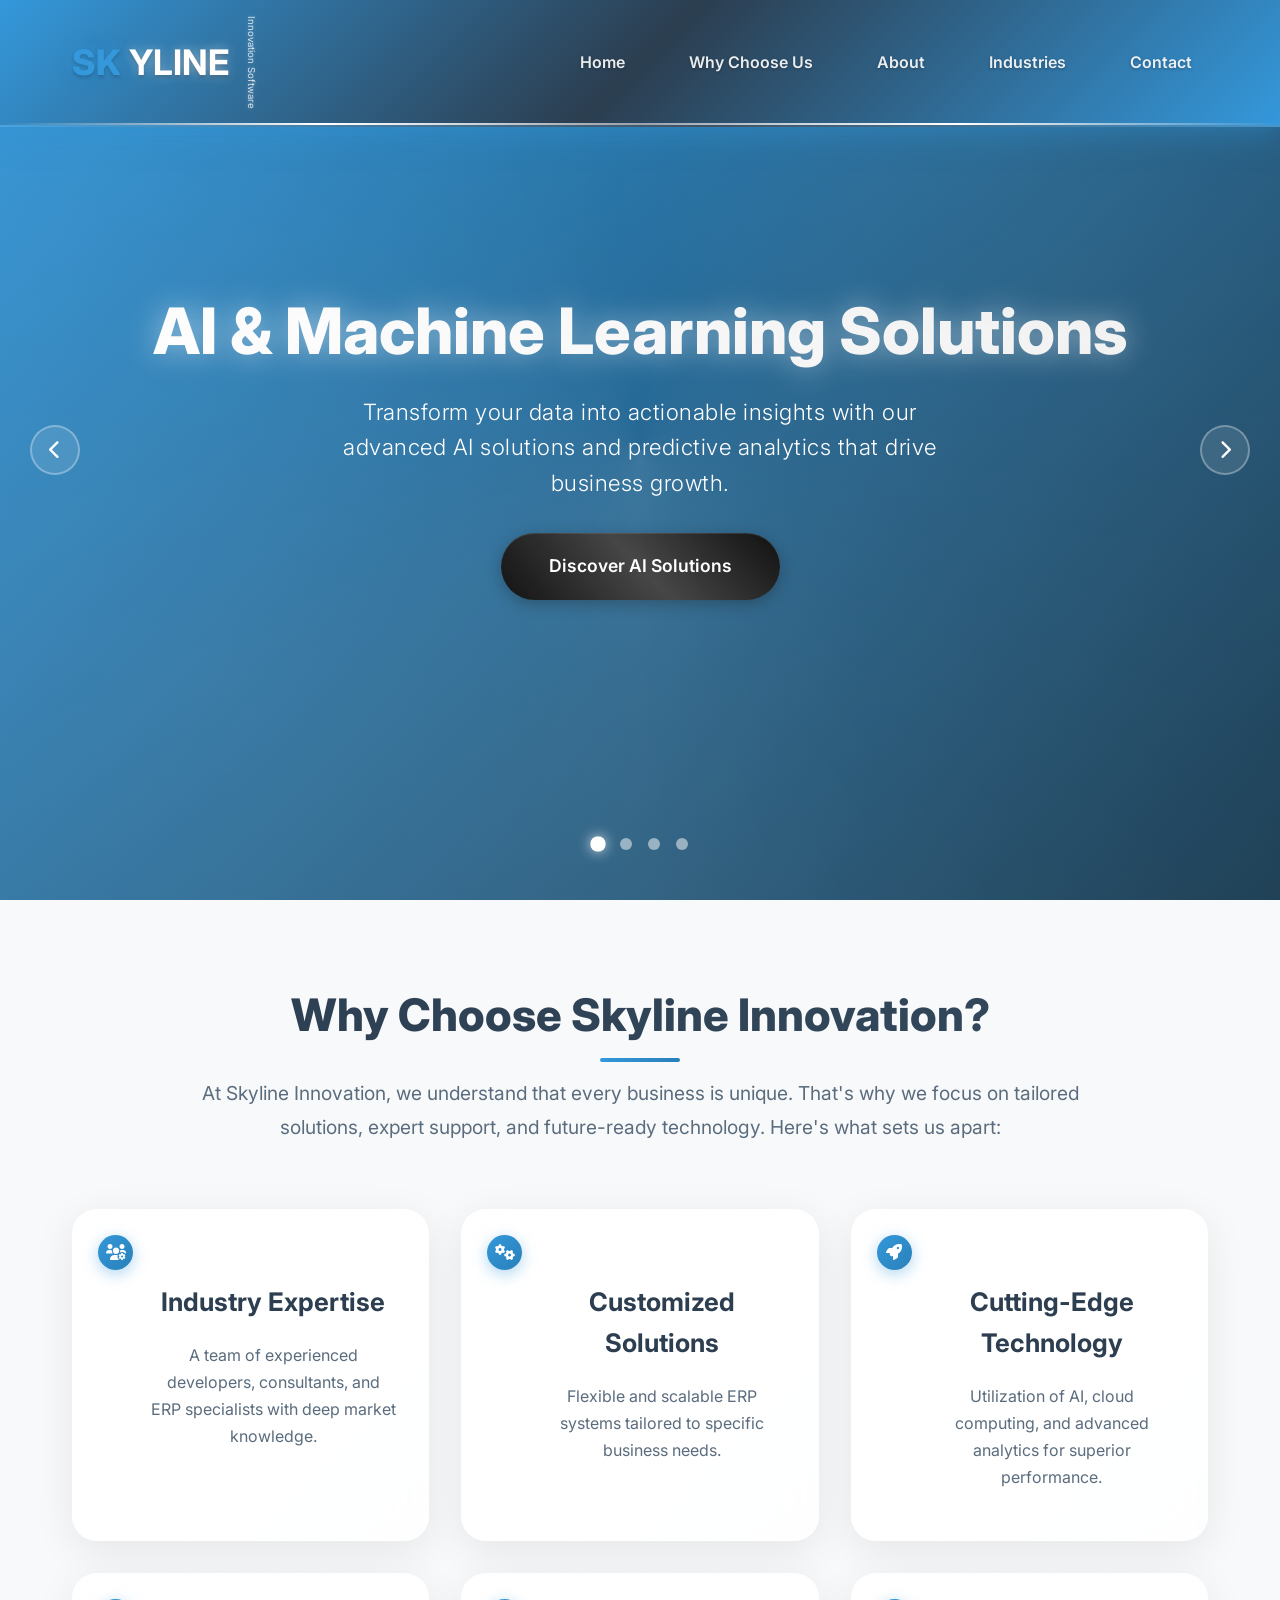
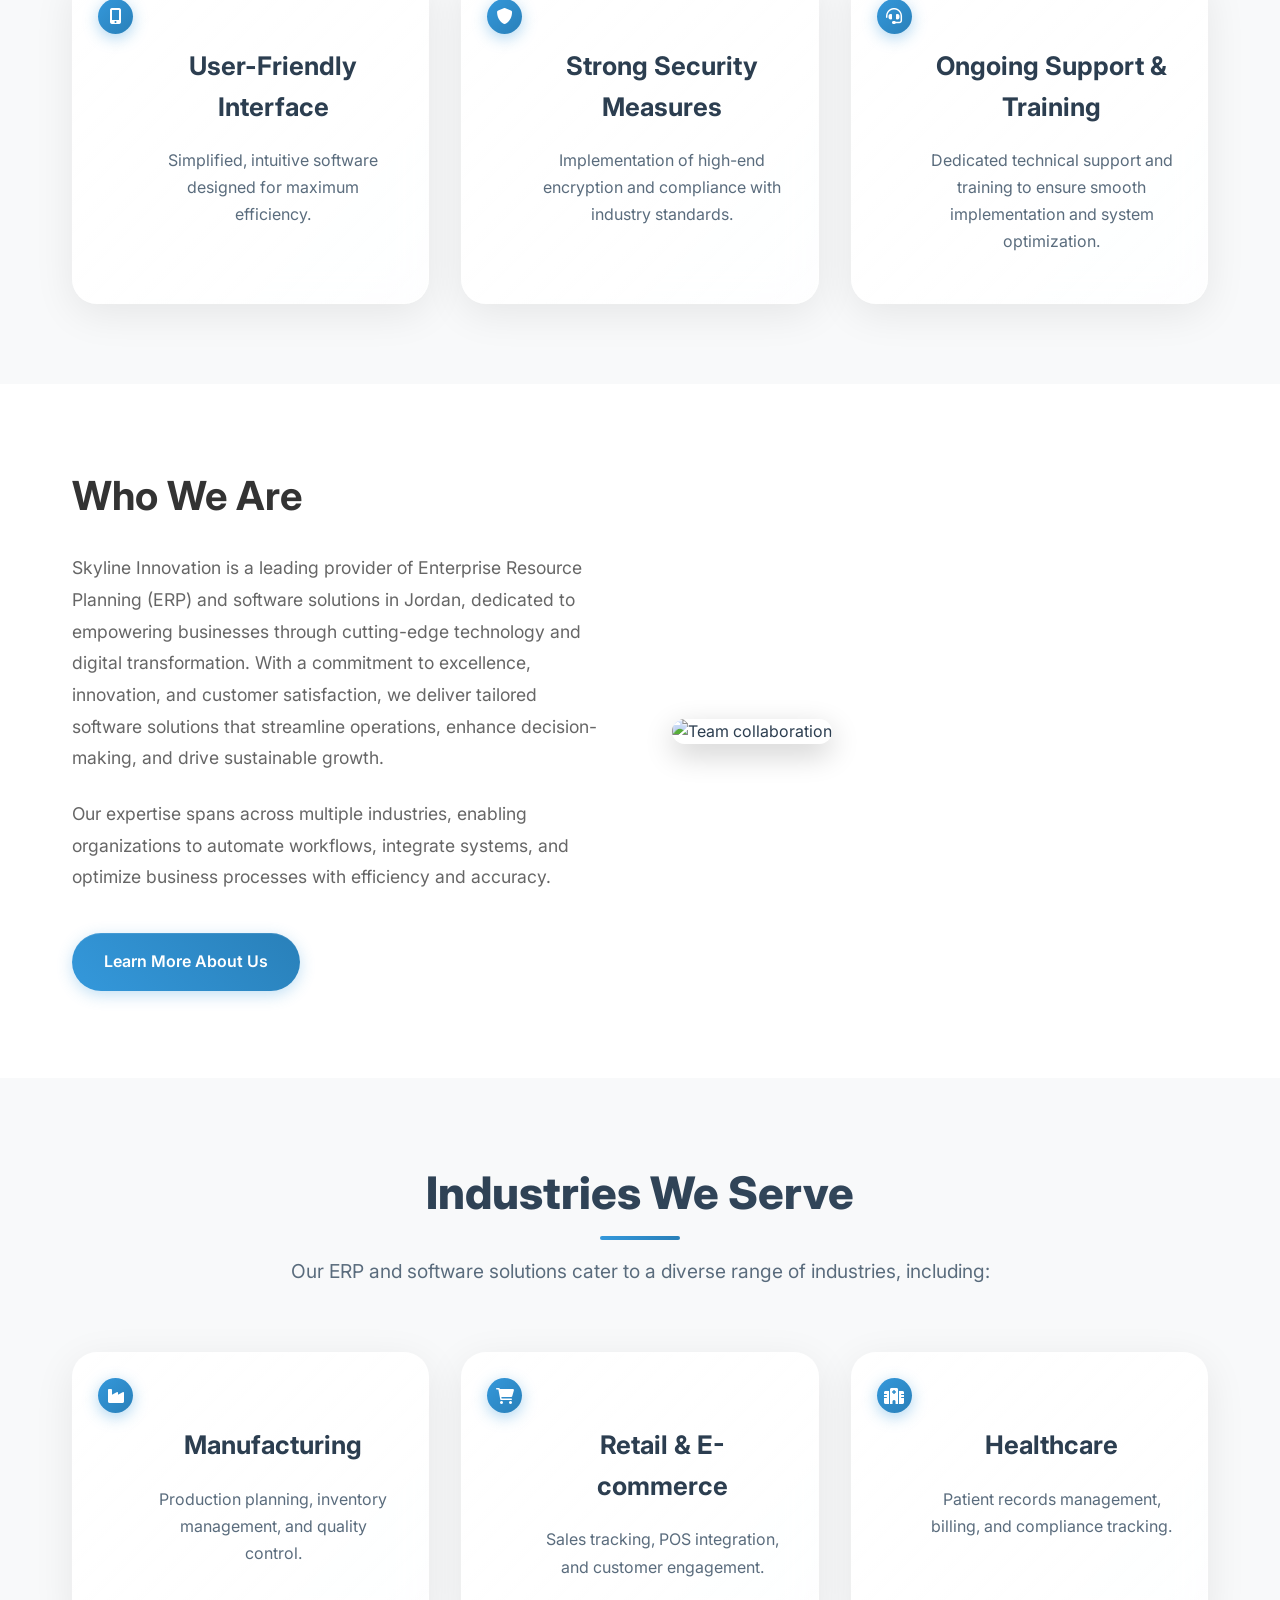
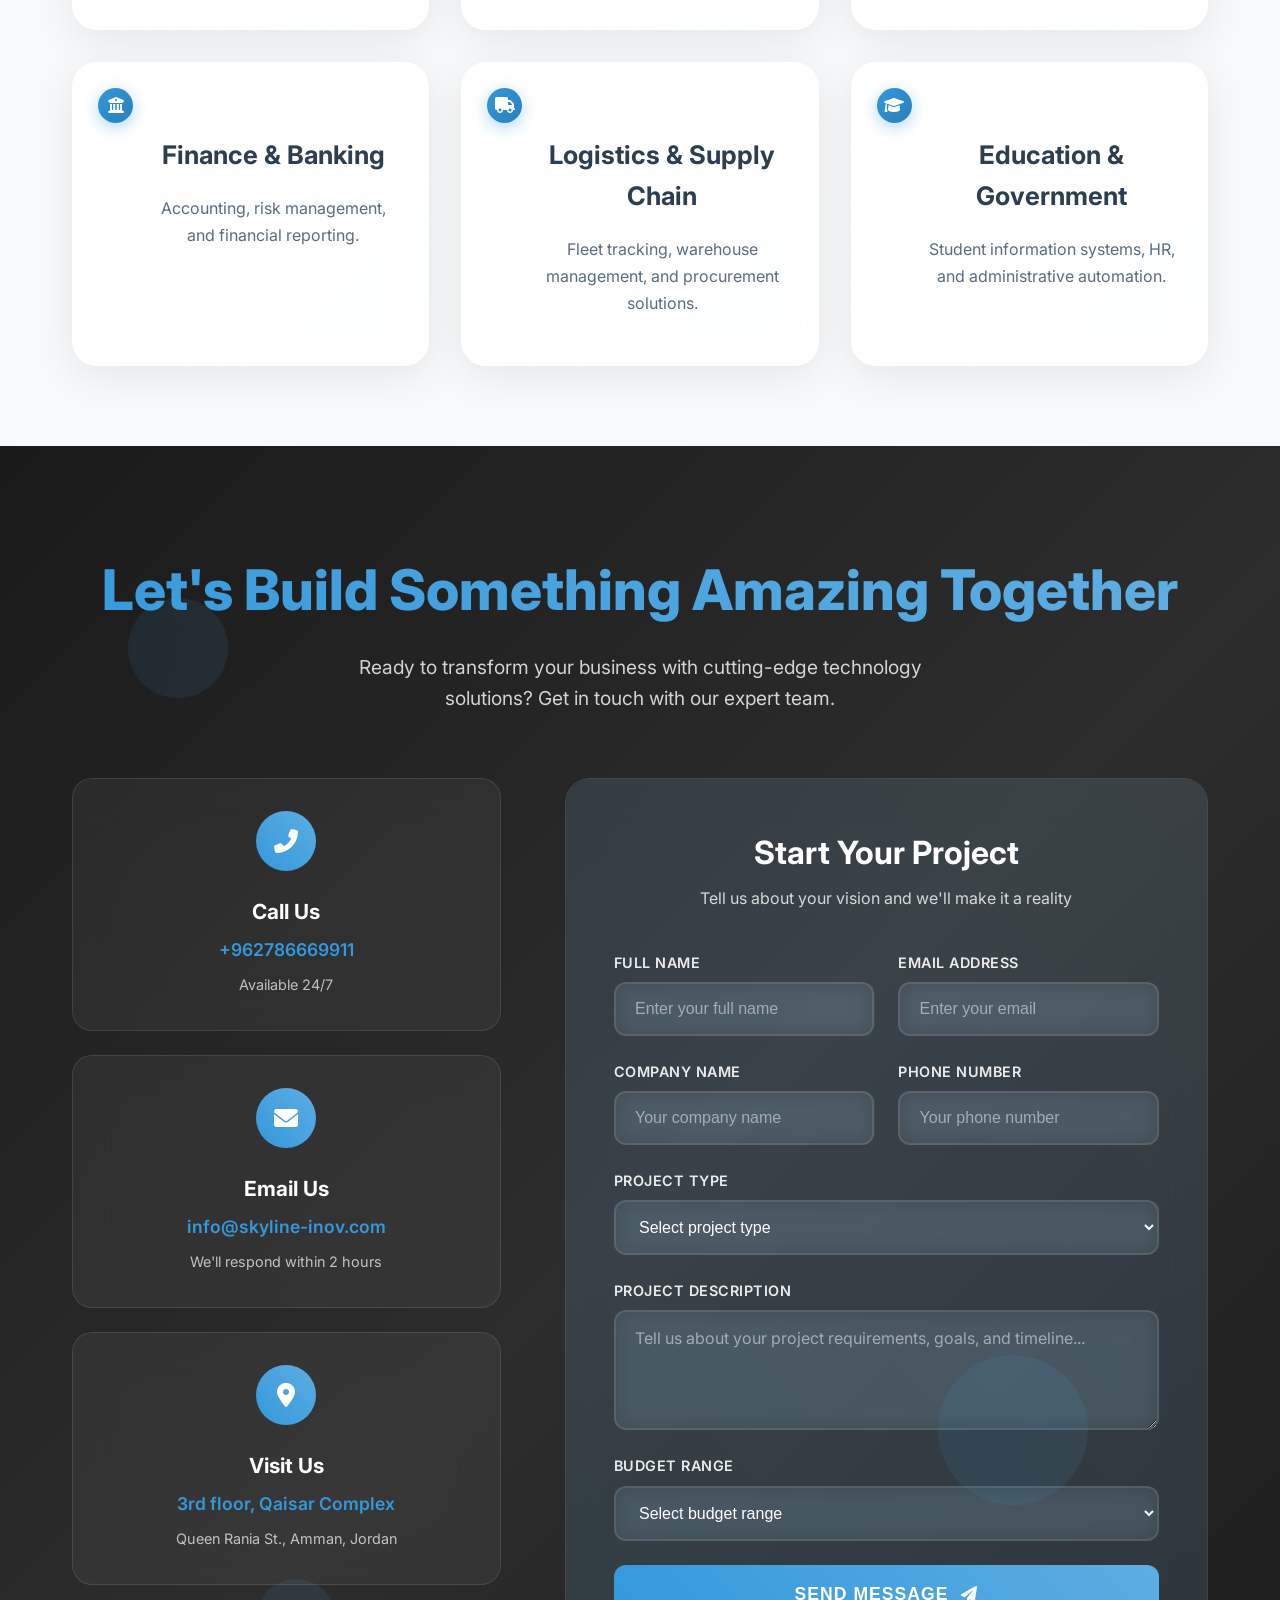
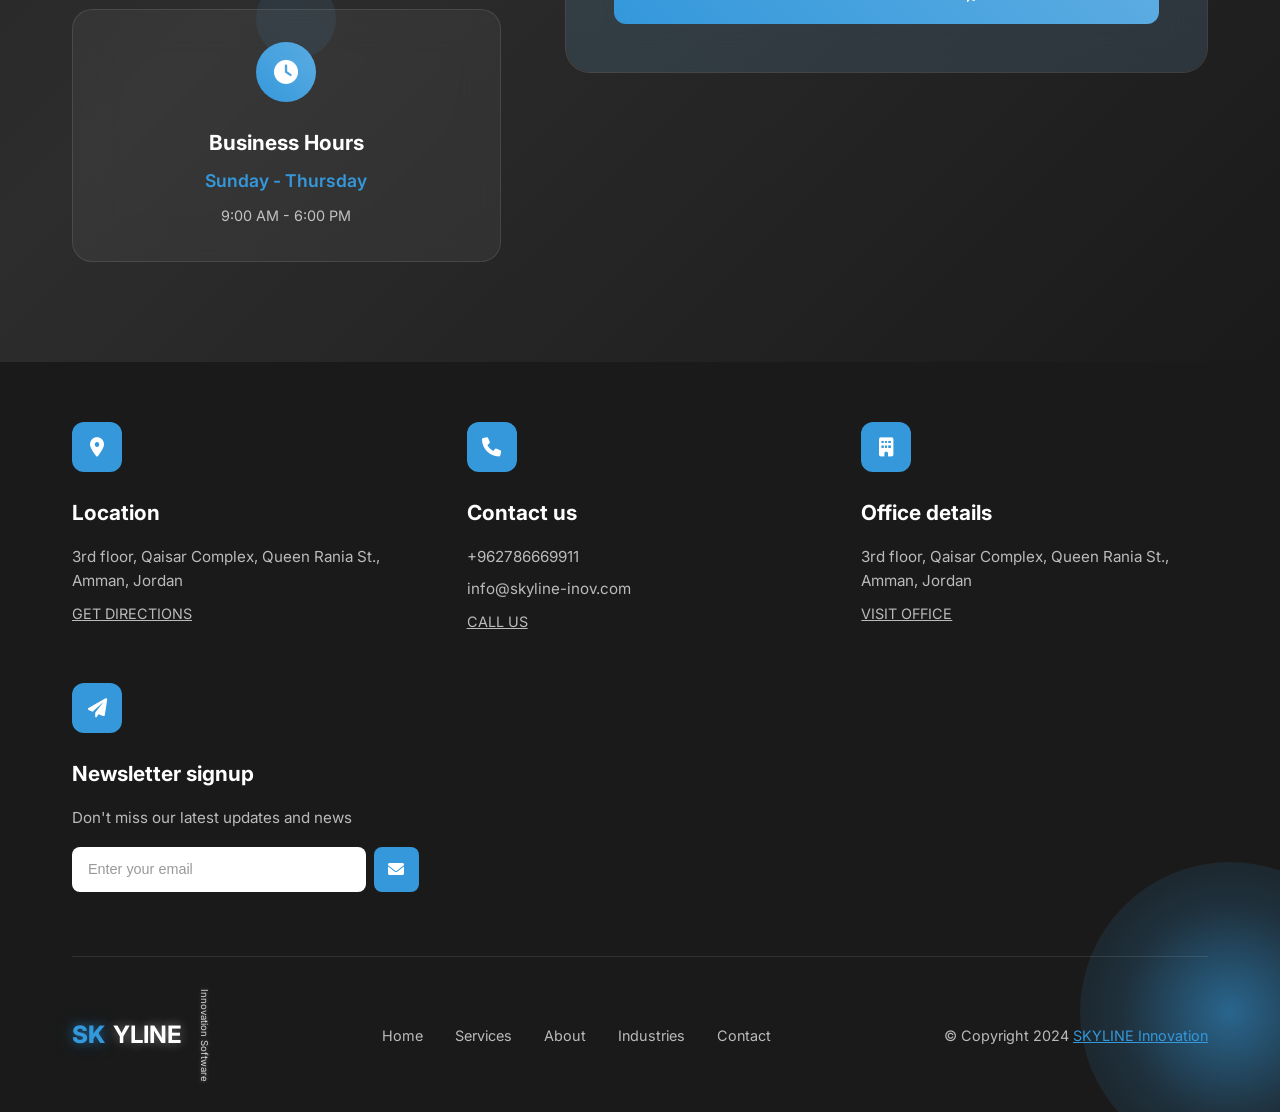
==== commit cb547439: "mobile" ====
--- a/skyline-projects/skylinewebb/index.html
+++ b/skyline-projects/skylinewebb/index.html
@@ -189,6 +189,143 @@
             z-index: 2;
         }
 
+        /* Mobile Menu Button */
+        .mobile-menu-btn {
+            display: none;
+            flex-direction: column;
+            justify-content: space-around;
+            width: 30px;
+            height: 25px;
+            background: transparent;
+            border: none;
+            cursor: pointer;
+            padding: 0;
+            z-index: 1001;
+            position: relative;
+        }
+
+        .mobile-menu-btn span {
+            width: 100%;
+            height: 3px;
+            background: #fff;
+            border-radius: 2px;
+            transition: all 0.3s ease;
+            transform-origin: center;
+        }
+
+        .mobile-menu-btn.active span:nth-child(1) {
+            transform: rotate(45deg) translate(6px, 6px);
+        }
+
+        .mobile-menu-btn.active span:nth-child(2) {
+            opacity: 0;
+        }
+
+        .mobile-menu-btn.active span:nth-child(3) {
+            transform: rotate(-45deg) translate(6px, -6px);
+        }
+
+        /* Mobile Navigation Overlay */
+        .mobile-nav-overlay {
+            position: fixed;
+            top: 0;
+            left: 0;
+            width: 100%;
+            height: 100vh;
+            background: linear-gradient(135deg, rgba(52, 152, 219, 0.95) 0%, rgba(44, 62, 80, 0.95) 100%);
+            backdrop-filter: blur(20px);
+            z-index: 1000;
+            display: flex;
+            align-items: center;
+            justify-content: center;
+            opacity: 0;
+            visibility: hidden;
+            transition: all 0.4s cubic-bezier(0.25, 0.46, 0.45, 0.94);
+        }
+
+        .mobile-nav-overlay.active {
+            opacity: 1;
+            visibility: visible;
+        }
+
+        .mobile-nav-menu {
+            display: flex;
+            flex-direction: column;
+            align-items: center;
+            gap: 2rem;
+            text-align: center;
+        }
+
+        .mobile-nav-menu li {
+            list-style: none;
+            opacity: 0;
+            transform: translateY(30px);
+            transition: all 0.4s ease;
+        }
+
+        .mobile-nav-overlay.active .mobile-nav-menu li {
+            opacity: 1;
+            transform: translateY(0);
+        }
+
+        .mobile-nav-menu li:nth-child(1) { transition-delay: 0.1s; }
+        .mobile-nav-menu li:nth-child(2) { transition-delay: 0.2s; }
+        .mobile-nav-menu li:nth-child(3) { transition-delay: 0.3s; }
+        .mobile-nav-menu li:nth-child(4) { transition-delay: 0.4s; }
+        .mobile-nav-menu li:nth-child(5) { transition-delay: 0.5s; }
+
+        .mobile-nav-menu a {
+            color: #fff;
+            text-decoration: none;
+            font-size: 1.5rem;
+            font-weight: 600;
+            padding: 1rem 2rem;
+            border-radius: 25px;
+            transition: all 0.3s ease;
+            display: block;
+            position: relative;
+            overflow: hidden;
+        }
+
+        .mobile-nav-menu a::before {
+            content: '';
+            position: absolute;
+            top: 0;
+            left: -100%;
+            width: 100%;
+            height: 100%;
+            background: linear-gradient(90deg, transparent, rgba(255, 255, 255, 0.2), transparent);
+            transition: left 0.5s ease;
+        }
+
+        .mobile-nav-menu a:hover {
+            background: rgba(255, 255, 255, 0.1);
+            transform: translateY(-3px);
+            box-shadow: 0 10px 20px rgba(0, 0, 0, 0.2);
+        }
+
+        .mobile-nav-menu a:hover::before {
+            left: 100%;
+        }
+
+        /* Close button for mobile menu */
+        .mobile-nav-close {
+            position: absolute;
+            top: 2rem;
+            right: 2rem;
+            background: transparent;
+            border: none;
+            color: #fff;
+            font-size: 2rem;
+            cursor: pointer;
+            z-index: 1001;
+            transition: all 0.3s ease;
+        }
+
+        .mobile-nav-close:hover {
+            transform: scale(1.1);
+        }
+
         .logo {
             font-size: 2rem;
             font-weight: 700;
@@ -1045,7 +1182,7 @@
             height: 100%;
             background: linear-gradient(90deg,
                     transparent,
-                    rgba(196, 30, 58, 0.1),
+                    rgba(52, 152, 219, 0.1),
                     transparent);
             transition: left 0.6s ease;
             z-index: 1;
@@ -1059,9 +1196,9 @@
             right: 0;
             bottom: 0;
             background: linear-gradient(135deg,
-                    rgba(196, 30, 58, 0.05) 0%,
+                    rgba(52, 152, 219, 0.05) 0%,
                     transparent 50%,
-                    rgba(196, 30, 58, 0.05) 100%);
+                    rgba(52, 152, 219, 0.05) 100%);
             opacity: 0;
             transition: opacity 0.4s ease;
             border-radius: 25px;
@@ -1071,9 +1208,9 @@
             transform: translateY(-15px) scale(1.02);
             box-shadow:
                 0 25px 60px rgba(0, 0, 0, 0.15),
-                0 0 30px rgba(196, 30, 58, 0.2),
-                0 0 0 1px rgba(196, 30, 58, 0.1);
-            border-color: rgba(196, 30, 58, 0.2);
+                0 0 30px rgba(52, 152, 219, 0.2),
+                0 0 0 1px rgba(52, 152, 219, 0.1);
+            border-color: rgba(52, 152, 219, 0.2);
             background: linear-gradient(135deg, rgba(255, 255, 255, 1) 0%, rgba(255, 255, 255, 0.95) 100%);
         }
 
@@ -1088,7 +1225,7 @@
         .industry-card:hover .feature-icon {
             transform: scale(1.15) rotate(5deg);
             box-shadow:
-                0 8px 25px rgba(196, 30, 58, 0.5),
+                0 8px 25px rgba(52, 152, 219, 0.5),
                 0 0 0 1px rgba(255, 255, 255, 0.3);
         }
 
@@ -1605,12 +1742,12 @@
         }
 
         .footer-logo .logo-sky {
-            color: #C41E3A;
+            color: #3498db;
             font-weight: 800;
             font-size: 1.5rem;
             text-shadow:
-                0 0 10px rgba(196, 30, 58, 0.5),
-                0 0 20px rgba(196, 30, 58, 0.3),
+                0 0 10px rgba(52, 152, 219, 0.5),
+                0 0 20px rgba(52, 152, 219, 0.3),
                 0 2px 4px rgba(0, 0, 0, 0.3);
             animation: logoGlow 2s ease-in-out infinite alternate;
         }
@@ -1656,7 +1793,7 @@
         }
 
         .footer-nav a:hover {
-            color: #C41E3A;
+            color: #3498db;
         }
 
         .footer-copyright {
@@ -1666,17 +1803,17 @@
 
         .company-name {
             text-decoration: underline;
-            color: #C41E3A;
-        }
-
-        /* Red Gradient Shape */
+            color: #3498db;
+        }
+
+        /* Blue Gradient Shape */
         .footer-gradient {
             position: absolute;
             bottom: -50px;
             right: -100px;
             width: 300px;
             height: 300px;
-            background: radial-gradient(circle, #C41E3A 0%, rgba(196, 30, 58, 0.3) 50%, transparent 100%);
+            background: radial-gradient(circle, #3498db 0%, rgba(52, 152, 219, 0.3) 50%, transparent 100%);
             border-radius: 50%;
             opacity: 0.6;
             z-index: 1;
@@ -1686,6 +1823,10 @@
         @media (max-width: 768px) {
             .nav-menu {
                 display: none;
+            }
+
+            .mobile-menu-btn {
+                display: flex;
             }
 
             .hero h1 {
@@ -1810,8 +1951,27 @@
                 <li><a href="#industries">Industries</a></li>
                 <li><a href="#contact">Contact</a></li>
             </ul>
+            <button class="mobile-menu-btn" id="mobileMenuBtn">
+                <span></span>
+                <span></span>
+                <span></span>
+            </button>
         </nav>
     </header>
+
+    <!-- Mobile Navigation Overlay -->
+    <div class="mobile-nav-overlay" id="mobileNavOverlay">
+        <button class="mobile-nav-close" id="mobileNavClose">
+            <i class="fas fa-times"></i>
+        </button>
+        <ul class="mobile-nav-menu">
+            <li><a href="#home">Home</a></li>
+            <li><a href="#services">Why Choose Us</a></li>
+            <li><a href="#about">About</a></li>
+            <li><a href="#industries">Industries</a></li>
+            <li><a href="#contact">Contact</a></li>
+        </ul>
+    </div>
 
     <!-- Hero Section with Slider -->
     <section id="home" class="hero">
@@ -2209,7 +2369,7 @@
             </div>
         </div>
 
-        <!-- Red Gradient Shape -->
+        <!-- Blue Gradient Shape -->
         <div class="footer-gradient"></div>
     </footer>
 
@@ -2416,6 +2576,56 @@
 
         // Initialize slider
         updateSlider();
+
+        // Mobile Navigation Functionality
+        const mobileMenuBtn = document.getElementById('mobileMenuBtn');
+        const mobileNavOverlay = document.getElementById('mobileNavOverlay');
+        const mobileNavClose = document.getElementById('mobileNavClose');
+        const mobileNavLinks = document.querySelectorAll('.mobile-nav-menu a');
+
+        // Toggle mobile menu
+        function toggleMobileMenu() {
+            mobileMenuBtn.classList.toggle('active');
+            mobileNavOverlay.classList.toggle('active');
+            document.body.style.overflow = mobileNavOverlay.classList.contains('active') ? 'hidden' : '';
+        }
+
+        // Close mobile menu
+        function closeMobileMenu() {
+            mobileMenuBtn.classList.remove('active');
+            mobileNavOverlay.classList.remove('active');
+            document.body.style.overflow = '';
+        }
+
+        // Event listeners
+        mobileMenuBtn.addEventListener('click', toggleMobileMenu);
+        mobileNavClose.addEventListener('click', closeMobileMenu);
+
+        // Close menu when clicking on navigation links
+        mobileNavLinks.forEach(link => {
+            link.addEventListener('click', closeMobileMenu);
+        });
+
+        // Close menu when clicking outside
+        mobileNavOverlay.addEventListener('click', (e) => {
+            if (e.target === mobileNavOverlay) {
+                closeMobileMenu();
+            }
+        });
+
+        // Close menu on escape key
+        document.addEventListener('keydown', (e) => {
+            if (e.key === 'Escape' && mobileNavOverlay.classList.contains('active')) {
+                closeMobileMenu();
+            }
+        });
+
+        // Handle window resize
+        window.addEventListener('resize', () => {
+            if (window.innerWidth > 768 && mobileNavOverlay.classList.contains('active')) {
+                closeMobileMenu();
+            }
+        });
     </script>
 </body>
 
